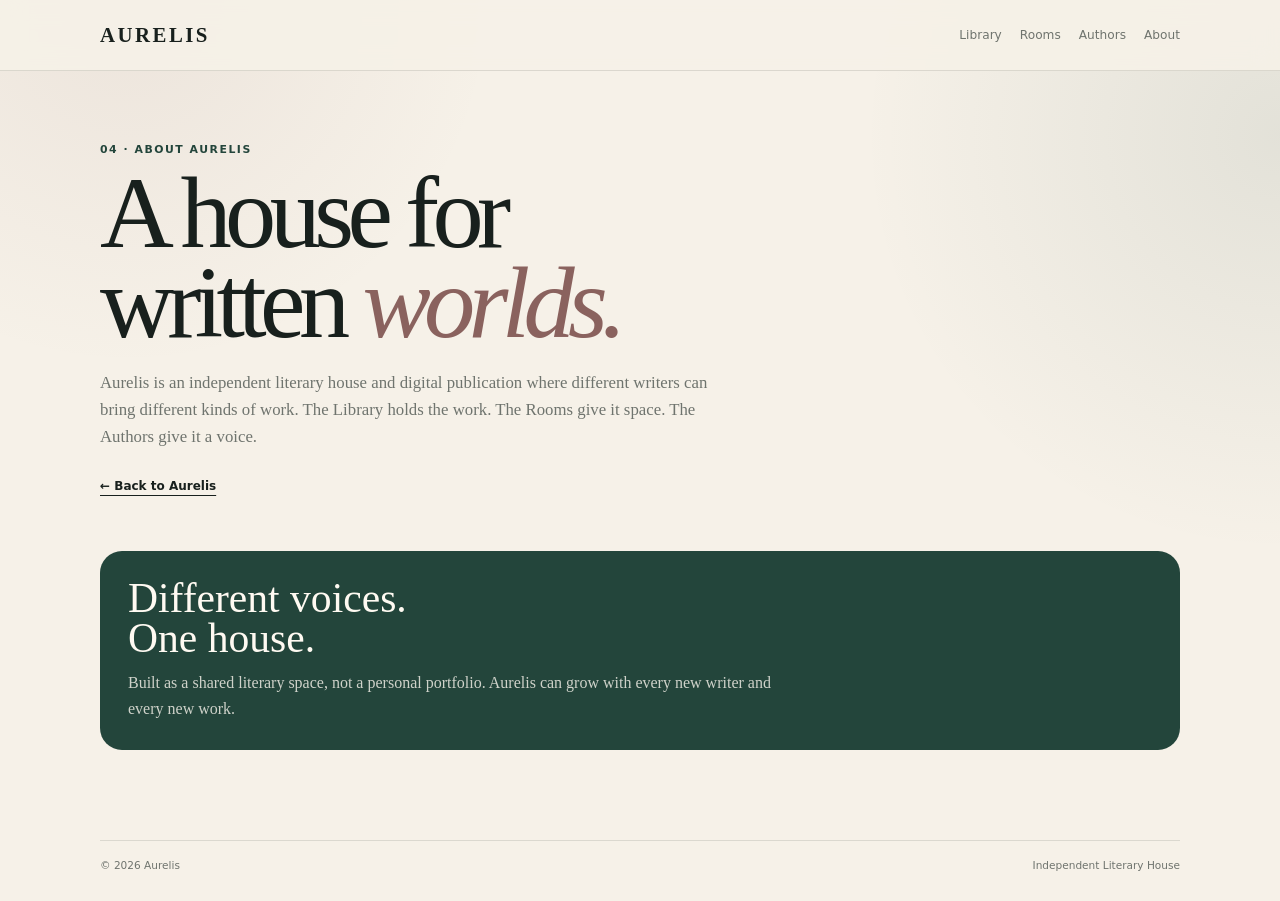
==== about.html @ 76d7efbc "Add Aurelis about page" ====
<!DOCTYPE html>
<html lang="en"><head><meta charset="UTF-8"><meta name="viewport" content="width=device-width,initial-scale=1.0">
<title>About | Aurelis</title><style>
:root{--paper:#f6f1e8;--paper2:#eee6d8;--ink:#18201d;--muted:#6f746e;--line:rgba(24,32,29,.12);--green:#23453b;--rose:#8a625e;--white:#fffaf2}
*{box-sizing:border-box;margin:0;padding:0}body{background:radial-gradient(circle at 10% 0%,rgba(138,98,94,.09),transparent 25%),radial-gradient(circle at 100% 15%,rgba(35,69,59,.09),transparent 28%),var(--paper);color:var(--ink);font-family:Georgia,"Times New Roman",serif;line-height:1.6}a{color:inherit;text-decoration:none}.wrap{width:min(1080px,calc(100% - 32px));margin:auto}.sans{font-family:ui-sans-serif,system-ui,sans-serif}.label{font:700 .68rem/1.2 ui-sans-serif,system-ui,sans-serif;text-transform:uppercase;letter-spacing:.14em;color:var(--green)}
header{position:sticky;top:0;z-index:10;background:rgba(246,241,232,.92);backdrop-filter:blur(12px);border-bottom:1px solid var(--line)}nav{min-height:70px;display:flex;align-items:center;justify-content:space-between;gap:20px}.logo{font-size:1.3rem;font-weight:700;letter-spacing:.12em;text-transform:uppercase}.links{display:flex;gap:18px;font:500 .76rem ui-sans-serif,system-ui,sans-serif;color:var(--muted)}.links a:hover{color:var(--ink)}
main{padding:72px 0 90px}.eyebrow{margin-bottom:12px}h1{font-size:clamp(3.6rem,8vw,6.6rem);font-weight:500;line-height:.88;letter-spacing:-.065em}h1 em{color:var(--rose)}.intro{max-width:620px;margin-top:22px;color:var(--muted);font-size:1.05rem}.back{display:inline-block;margin-top:28px;font:600 .75rem ui-sans-serif,system-ui,sans-serif;text-decoration:underline;text-underline-offset:5px}
.grid{display:grid;grid-template-columns:repeat(3,1fr);gap:14px;margin-top:54px}.card{min-height:230px;padding:24px;border:1px solid var(--line);border-radius:22px;background:rgba(255,250,242,.42);display:flex;flex-direction:column;justify-content:space-between;transition:.2s}.card:hover{transform:translateY(-4px);background:rgba(255,250,242,.8)}.card h2{font-size:2.2rem;font-weight:500;line-height:.95;letter-spacing:-.05em;margin-top:12px}.card p{color:var(--muted);font-size:.9rem;margin-top:12px}.arrow{font:600 .68rem ui-sans-serif,system-ui,sans-serif;text-transform:uppercase;letter-spacing:.1em;color:var(--green)}
.list{margin-top:52px;border-top:1px solid var(--line)}.item{padding:25px 0;border-bottom:1px solid var(--line);display:flex;justify-content:space-between;gap:25px;align-items:center}.item h2{font-size:clamp(1.8rem,4vw,3rem);font-weight:500;line-height:1}.item p{color:var(--muted);margin-top:6px}.num{font:600 .68rem ui-sans-serif,system-ui,sans-serif;color:var(--muted);letter-spacing:.1em}
.note{margin-top:54px;padding:28px;border-radius:22px;background:var(--green);color:var(--white)}.note h2{font-size:2.6rem;font-weight:500;line-height:.95}.note p{margin-top:12px;max-width:650px;opacity:.78}
footer{padding:0 0 30px;color:var(--muted);font:500 .66rem ui-sans-serif,system-ui,sans-serif}footer .wrap{border-top:1px solid var(--line);padding-top:18px;display:flex;justify-content:space-between}
@media(max-width:700px){.links a:nth-child(3),.links a:nth-child(4){display:none}.grid{grid-template-columns:1fr}.item{align-items:flex-start}main{padding-top:52px}h1{font-size:4rem}}
</style></head><body>
<header><div class="wrap"><nav><a class="logo" href="index.html">Aurelis</a><div class="links"><a href="library.html">Library</a><a href="rooms.html">Rooms</a><a href="authors.html">Authors</a><a href="about.html">About</a></div></nav></div></header>
<main><div class="wrap">
<div class="eyebrow label">04 · About Aurelis</div><h1>A house for<br>written <em>worlds.</em></h1>
<p class="intro">Aurelis is an independent literary house and digital publication where different writers can bring different kinds of work. The Library holds the work. The Rooms give it space. The Authors give it a voice.</p>
<a class="back" href="index.html">← Back to Aurelis</a>
<div class="note"><h2>Different voices.<br>One house.</h2><p>Built as a shared literary space, not a personal portfolio. Aurelis can grow with every new writer and every new work.</p></div></div></main><footer><div class="wrap"><span>© 2026 Aurelis</span><span>Independent Literary House</span></div></footer></body></html>
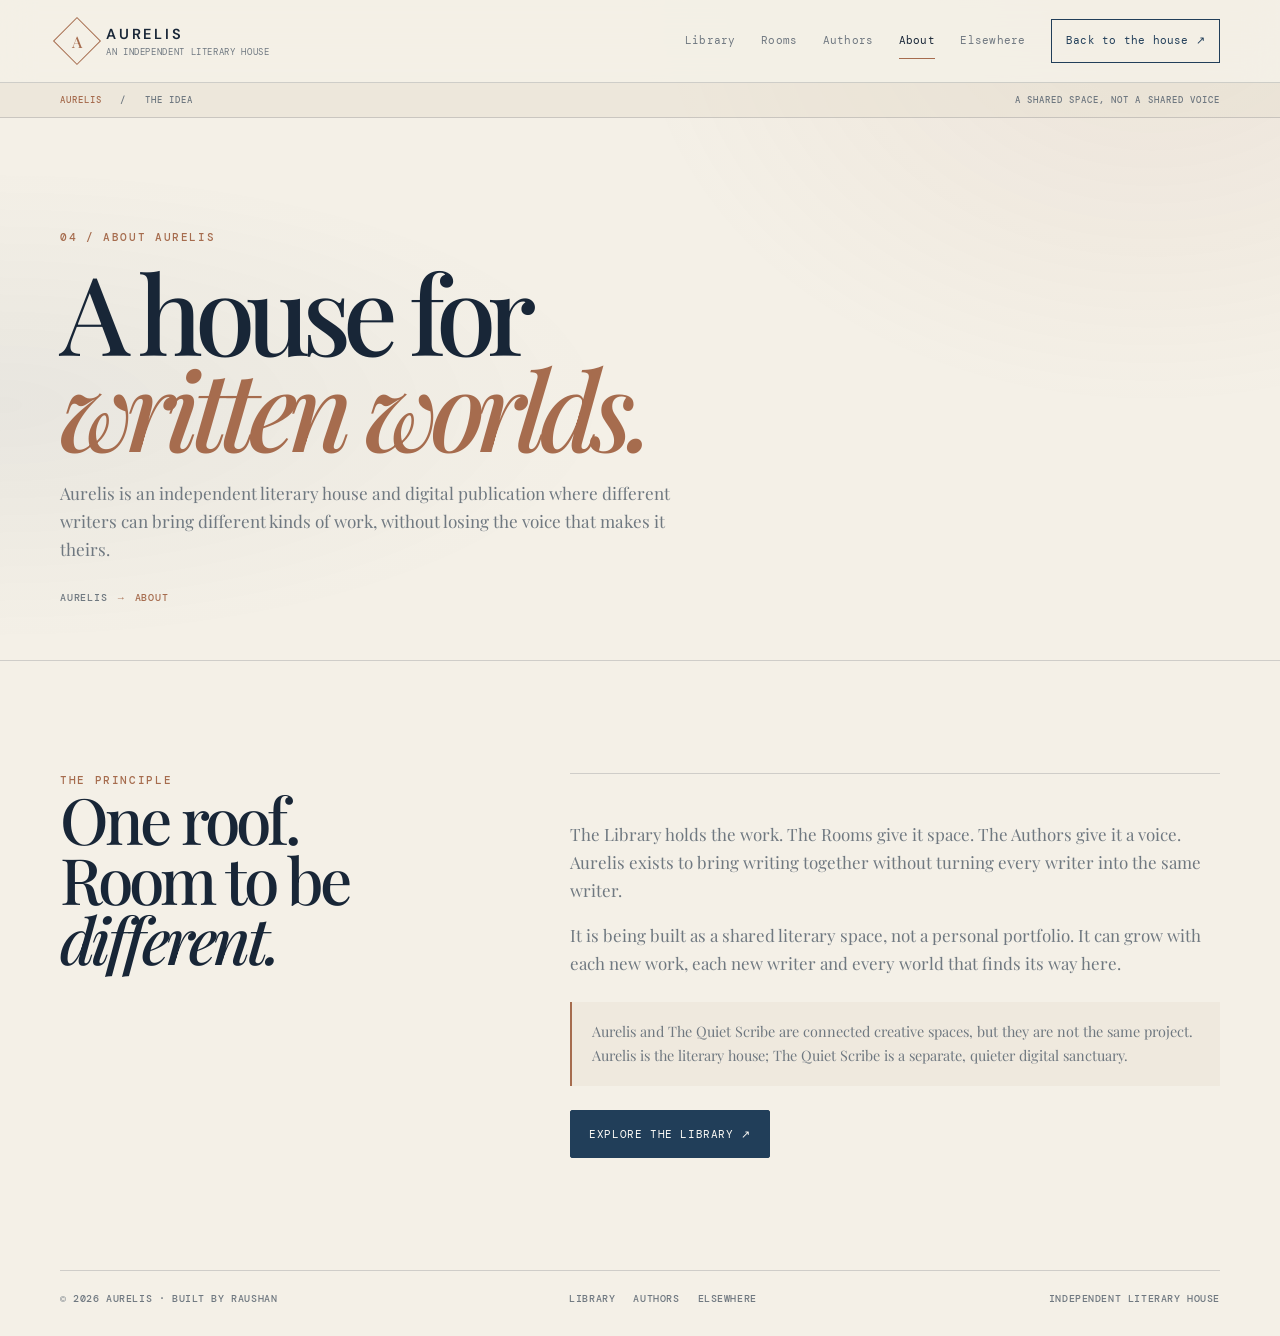
==== commit c355d212: "Redesign Aurelis about.html page" ====
--- a/about.html
+++ b/about.html
@@ -1,19 +1,7 @@
-<!DOCTYPE html>
-<html lang="en"><head><meta charset="UTF-8"><meta name="viewport" content="width=device-width,initial-scale=1.0">
-<title>About | Aurelis</title><style>
-:root{--paper:#f6f1e8;--paper2:#eee6d8;--ink:#18201d;--muted:#6f746e;--line:rgba(24,32,29,.12);--green:#23453b;--rose:#8a625e;--white:#fffaf2}
-*{box-sizing:border-box;margin:0;padding:0}body{background:radial-gradient(circle at 10% 0%,rgba(138,98,94,.09),transparent 25%),radial-gradient(circle at 100% 15%,rgba(35,69,59,.09),transparent 28%),var(--paper);color:var(--ink);font-family:Georgia,"Times New Roman",serif;line-height:1.6}a{color:inherit;text-decoration:none}.wrap{width:min(1080px,calc(100% - 32px));margin:auto}.sans{font-family:ui-sans-serif,system-ui,sans-serif}.label{font:700 .68rem/1.2 ui-sans-serif,system-ui,sans-serif;text-transform:uppercase;letter-spacing:.14em;color:var(--green)}
-header{position:sticky;top:0;z-index:10;background:rgba(246,241,232,.92);backdrop-filter:blur(12px);border-bottom:1px solid var(--line)}nav{min-height:70px;display:flex;align-items:center;justify-content:space-between;gap:20px}.logo{font-size:1.3rem;font-weight:700;letter-spacing:.12em;text-transform:uppercase}.links{display:flex;gap:18px;font:500 .76rem ui-sans-serif,system-ui,sans-serif;color:var(--muted)}.links a:hover{color:var(--ink)}
-main{padding:72px 0 90px}.eyebrow{margin-bottom:12px}h1{font-size:clamp(3.6rem,8vw,6.6rem);font-weight:500;line-height:.88;letter-spacing:-.065em}h1 em{color:var(--rose)}.intro{max-width:620px;margin-top:22px;color:var(--muted);font-size:1.05rem}.back{display:inline-block;margin-top:28px;font:600 .75rem ui-sans-serif,system-ui,sans-serif;text-decoration:underline;text-underline-offset:5px}
-.grid{display:grid;grid-template-columns:repeat(3,1fr);gap:14px;margin-top:54px}.card{min-height:230px;padding:24px;border:1px solid var(--line);border-radius:22px;background:rgba(255,250,242,.42);display:flex;flex-direction:column;justify-content:space-between;transition:.2s}.card:hover{transform:translateY(-4px);background:rgba(255,250,242,.8)}.card h2{font-size:2.2rem;font-weight:500;line-height:.95;letter-spacing:-.05em;margin-top:12px}.card p{color:var(--muted);font-size:.9rem;margin-top:12px}.arrow{font:600 .68rem ui-sans-serif,system-ui,sans-serif;text-transform:uppercase;letter-spacing:.1em;color:var(--green)}
-.list{margin-top:52px;border-top:1px solid var(--line)}.item{padding:25px 0;border-bottom:1px solid var(--line);display:flex;justify-content:space-between;gap:25px;align-items:center}.item h2{font-size:clamp(1.8rem,4vw,3rem);font-weight:500;line-height:1}.item p{color:var(--muted);margin-top:6px}.num{font:600 .68rem ui-sans-serif,system-ui,sans-serif;color:var(--muted);letter-spacing:.1em}
-.note{margin-top:54px;padding:28px;border-radius:22px;background:var(--green);color:var(--white)}.note h2{font-size:2.6rem;font-weight:500;line-height:.95}.note p{margin-top:12px;max-width:650px;opacity:.78}
-footer{padding:0 0 30px;color:var(--muted);font:500 .66rem ui-sans-serif,system-ui,sans-serif}footer .wrap{border-top:1px solid var(--line);padding-top:18px;display:flex;justify-content:space-between}
-@media(max-width:700px){.links a:nth-child(3),.links a:nth-child(4){display:none}.grid{grid-template-columns:1fr}.item{align-items:flex-start}main{padding-top:52px}h1{font-size:4rem}}
-</style></head><body>
-<header><div class="wrap"><nav><a class="logo" href="index.html">Aurelis</a><div class="links"><a href="library.html">Library</a><a href="rooms.html">Rooms</a><a href="authors.html">Authors</a><a href="about.html">About</a></div></nav></div></header>
-<main><div class="wrap">
-<div class="eyebrow label">04 · About Aurelis</div><h1>A house for<br>written <em>worlds.</em></h1>
-<p class="intro">Aurelis is an independent literary house and digital publication where different writers can bring different kinds of work. The Library holds the work. The Rooms give it space. The Authors give it a voice.</p>
-<a class="back" href="index.html">← Back to Aurelis</a>
-<div class="note"><h2>Different voices.<br>One house.</h2><p>Built as a shared literary space, not a personal portfolio. Aurelis can grow with every new writer and every new work.</p></div></div></main><footer><div class="wrap"><span>© 2026 Aurelis</span><span>Independent Literary House</span></div></footer></body></html>+<!doctype html>
+<html lang="en"><head><meta charset="utf-8"><meta name="viewport" content="width=device-width,initial-scale=1"><meta name="theme-color" content="#f4f0e7"><meta name="description" content="The purpose and philosophy behind Aurelis, an independent literary house."><title>About Aurelis | Literary House</title><link rel="preconnect" href="https://fonts.googleapis.com"><link rel="preconnect" href="https://fonts.gstatic.com" crossorigin><link rel="stylesheet" href="style.css"><script src="site.js" defer></script></head>
+<body><header class="site-header"><div class="wrap nav"><a class="brand" href="index.html" aria-label="Aurelis home"><span class="brand-mark"><span>A</span></span><span class="brand-name">Aurelis<span class="brand-sub">An independent literary house</span></span></a><button class="menu-toggle" type="button" aria-expanded="false" aria-controls="primary-navigation" aria-label="Open navigation">Menu</button><nav class="nav-links" id="primary-navigation" aria-label="Main navigation"><a href="library.html">Library</a><a href="rooms.html">Rooms</a><a href="authors.html">Authors</a><a href="about.html">About</a><a href="elsewhere.html">Elsewhere</a><a class="nav-cta" href="index.html">Back to the house ↗</a></nav></div></header>
+<div class="ticker"><div class="wrap ticker-inner"><span><strong>Aurelis</strong> &nbsp; / &nbsp; The idea</span><span class="ticker-right">A shared space, not a shared voice</span></div></div>
+<main><section class="page-hero"><div class="wrap"><div class="eyebrow">04 / About Aurelis</div><h1 class="display">A house for<br><em>written worlds.</em></h1><p class="intro">Aurelis is an independent literary house and digital publication where different writers can bring different kinds of work, without losing the voice that makes it theirs.</p><div class="breadcrumb"><a href="index.html">Aurelis</a><span>→</span><span>About</span></div></div></section>
+<section class="section"><div class="wrap"><div class="featured-grid"><div><div class="eyebrow">The principle</div><h2 style="font-size:clamp(2.8rem,5vw,5rem);font-weight:500;line-height:.94;letter-spacing:-.06em;margin:0">One roof.<br>Room to be <em>different.</em></h2></div><div class="story-panel"><p>The Library holds the work. The Rooms give it space. The Authors give it a voice. Aurelis exists to bring writing together without turning every writer into the same writer.</p><p>It is being built as a shared literary space, not a personal portfolio. It can grow with each new work, each new writer and every world that finds its way here.</p><div class="story-note">Aurelis and The Quiet Scribe are connected creative spaces, but they are not the same project. Aurelis is the literary house; The Quiet Scribe is a separate, quieter digital sanctuary.</div><a class="button primary" href="library.html">Explore the library ↗</a></div></div></div></section></main>
+<footer class="site-footer"><div class="wrap footer-inner"><span>© <span data-year>2026</span> Aurelis · Built by Raushan</span><div class="footer-links"><a href="library.html">Library</a><a href="authors.html">Authors</a><a href="elsewhere.html">Elsewhere</a></div><span>Independent literary house</span></div></footer></body></html>
--- a/style.css
+++ b/style.css
@@ -0,0 +1,20 @@
+@import url('https://fonts.googleapis.com/css2?family=DM+Mono:wght@400;500&family=DM+Sans:wght@400;500;600;700&family=Playfair+Display:ital,wght@0,500;0,600;0,700;1,500;1,600&display=swap');
+:root{color-scheme:light;--paper:#f4f0e7;--paper-deep:#e8e0d2;--ink:#182637;--ink-soft:#34485a;--muted:#6f7880;--line:rgba(24,38,55,.17);--blue:#213e59;--blue-deep:#14283d;--copper:#a66c4e;--gold:#d9b68c;--white:#fffdf8;--serif:"Playfair Display",Georgia,serif;--sans:"DM Sans",system-ui,sans-serif;--mono:"DM Mono",monospace;--max:1160px;--ease:cubic-bezier(.2,.75,.25,1)}
+*{box-sizing:border-box}html{scroll-behavior:smooth;scroll-padding-top:100px}body{margin:0;background:var(--paper);color:var(--ink);font:16px/1.65 var(--serif);-webkit-font-smoothing:antialiased}body:before{content:"";position:fixed;inset:0;pointer-events:none;z-index:-1;background:radial-gradient(ellipse at 90% 0%,rgba(166,108,78,.09),transparent 32%),radial-gradient(ellipse at 0% 45%,rgba(33,62,89,.055),transparent 34%)}a{color:inherit;text-decoration:none}button,input{font:inherit}button,a{-webkit-tap-highlight-color:transparent}button:focus-visible,a:focus-visible,input:focus-visible{outline:3px solid var(--copper);outline-offset:4px}::selection{background:var(--blue);color:var(--white)}.wrap{width:min(var(--max),calc(100% - 48px));margin-inline:auto}.sans{font-family:var(--sans)}.mono,.label,.eyebrow,.meta,.button,.nav-links,.footer-meta{font-family:var(--mono)}.label,.eyebrow{font-size:.68rem;line-height:1.4;text-transform:uppercase;letter-spacing:.15em;color:var(--copper);font-weight:500}.muted{color:var(--muted)}.display{font-size:clamp(3.6rem,8.5vw,8rem);line-height:.88;letter-spacing:-.075em;font-weight:500;margin:0}.display em{color:var(--copper);font-weight:500}.section{padding:clamp(64px,9vw,112px) 0;border-top:1px solid var(--line)}.section-head{display:flex;justify-content:space-between;align-items:end;gap:32px;margin-bottom:34px}.section-head h2{font-size:clamp(2.6rem,5vw,5rem);line-height:.94;letter-spacing:-.06em;font-weight:500;margin:12px 0 0}.section-head p{max-width:390px;color:var(--muted);margin:0;font-size:1rem}.button{display:inline-flex;align-items:center;justify-content:center;gap:12px;min-height:48px;padding:13px 18px;border:1px solid var(--line);border-radius:2px;font-size:.69rem;letter-spacing:.055em;text-transform:uppercase;transition:background .25s var(--ease),color .25s var(--ease),border-color .25s var(--ease),transform .25s var(--ease)}.button:hover{transform:translateY(-2px);border-color:var(--blue)}.button.primary{background:var(--blue);border-color:var(--blue);color:var(--white)}.button.primary:hover{background:var(--blue-deep)}.button.light{color:var(--white);border-color:rgba(255,255,255,.3)}.button.light:hover{background:var(--white);color:var(--blue)}.text-link{font:500 .72rem var(--mono);text-transform:uppercase;letter-spacing:.07em;border-bottom:1px solid var(--copper);padding-bottom:5px}.text-link:hover{color:var(--copper)}
+.site-header{position:sticky;top:0;z-index:50;background:rgba(244,240,231,.92);backdrop-filter:blur(16px);border-bottom:1px solid var(--line)}.nav{min-height:82px;display:flex;align-items:center;justify-content:space-between;gap:26px}.brand{display:flex;align-items:center;gap:12px;flex-shrink:0}.brand-mark{width:34px;height:34px;display:grid;place-items:center;border:1px solid var(--copper);color:var(--copper);font:500 1rem var(--serif);transform:rotate(45deg)}.brand-mark span{transform:rotate(-45deg)}.brand-name{font:600 .91rem var(--sans);letter-spacing:.19em;text-transform:uppercase}.brand-sub{display:block;margin-top:2px;font:400 .57rem var(--mono);letter-spacing:.07em;color:var(--muted);text-transform:uppercase}.nav-links{display:flex;align-items:center;gap:clamp(12px,2vw,27px);font-size:.66rem;letter-spacing:.02em;color:var(--muted)}.nav-links a{padding:8px 0;transition:color .2s}.nav-links a:hover,.nav-links a[aria-current=page]{color:var(--ink)}.nav-links a[aria-current=page]{box-shadow:0 1px 0 var(--copper)}.nav-links .nav-cta{padding:12px 14px;border:1px solid var(--blue);color:var(--blue)}.nav-links .nav-cta:hover{background:var(--blue);color:var(--white)}.menu-toggle{display:none;background:none;border:1px solid var(--line);color:var(--ink);width:44px;height:42px;cursor:pointer;font:500 .65rem var(--mono);text-transform:uppercase}
+.ticker{border-bottom:1px solid var(--line);background:rgba(232,224,210,.55)}.ticker-inner{min-height:34px;display:flex;align-items:center;justify-content:space-between;gap:16px;white-space:nowrap;overflow:hidden;font:500 .59rem var(--mono);letter-spacing:.11em;text-transform:uppercase;color:var(--muted)}.ticker strong{color:var(--copper);font-weight:500}.ticker-right{overflow:hidden;text-overflow:ellipsis}
+.hero{padding:clamp(66px,9vw,124px) 0 82px}.hero-grid{display:grid;grid-template-columns:minmax(0,1.08fr) minmax(290px,.72fr);gap:clamp(36px,7vw,94px);align-items:end}.hero-copy .eyebrow{display:flex;align-items:center;gap:12px}.hero-copy .eyebrow:before{content:"";width:30px;height:1px;background:var(--copper)}.hero-copy .display{margin-top:23px}.hero-copy .intro{max-width:570px;margin:28px 0 0;color:var(--muted);font-size:clamp(1rem,1.5vw,1.18rem);line-height:1.8}.hero-actions{display:flex;gap:12px;flex-wrap:wrap;margin-top:30px}.hero-art{min-height:410px;position:relative;overflow:hidden;background:var(--blue);color:var(--white);padding:28px;display:flex;flex-direction:column;justify-content:space-between}.hero-art:before,.hero-art:after{content:"";position:absolute;pointer-events:none}.hero-art:before{width:330px;height:330px;border:1px solid rgba(217,182,140,.55);border-radius:50%;right:-92px;top:52px;box-shadow:0 0 0 26px rgba(217,182,140,.04),0 0 0 52px rgba(217,182,140,.04),0 0 0 78px rgba(217,182,140,.04)}.hero-art:after{width:220px;height:220px;border:1px solid rgba(217,182,140,.35);border-radius:50%;right:-36px;top:106px}.art-top,.art-bottom{position:relative;z-index:1;display:flex;justify-content:space-between;gap:14px;font:500 .61rem var(--mono);text-transform:uppercase;letter-spacing:.1em;color:#d7d9d6}.art-title{position:relative;z-index:1;max-width:310px;margin-top:auto;font-size:clamp(2.5rem,4vw,4.5rem);line-height:.94;letter-spacing:-.06em}.art-title em{color:var(--gold);font-weight:500}.art-rule{height:1px;background:rgba(255,255,255,.25);margin:24px 0 15px}.art-bottom{align-items:end}.art-bottom strong{font:500 .8rem var(--sans);letter-spacing:.02em;color:var(--white)}.seal{position:absolute;right:30px;top:50%;transform:translateY(-50%);width:84px;height:84px;border:1px solid var(--gold);border-radius:50%;display:grid;place-items:center;color:var(--gold);font:500 1.5rem var(--serif);z-index:1}
+.manifesto{padding:22px 0;border-top:1px solid var(--line);border-bottom:1px solid var(--line)}.manifesto-inner{display:flex;justify-content:space-between;align-items:center;gap:25px}.manifesto blockquote{margin:0;font-size:clamp(1.3rem,2.4vw,2rem);letter-spacing:-.03em}.manifesto p{margin:0;text-align:right;color:var(--muted);font:500 .63rem/1.6 var(--mono);text-transform:uppercase;letter-spacing:.08em}
+.featured-grid{display:grid;grid-template-columns:.8fr 1.2fr;gap:clamp(28px,6vw,80px);align-items:stretch}.book-cover{min-height:370px;background:var(--paper-deep);border:1px solid var(--line);padding:24px;position:relative;display:flex;flex-direction:column;justify-content:space-between;overflow:hidden}.book-cover:before{content:"";position:absolute;inset:14px;border:1px solid rgba(166,108,78,.55);pointer-events:none}.book-cover:after{content:"";position:absolute;width:230px;height:230px;border:1px solid rgba(33,62,89,.25);border-radius:50%;right:-65px;bottom:45px;box-shadow:0 0 0 20px rgba(33,62,89,.025),0 0 0 40px rgba(33,62,89,.025)}.cover-kicker,.cover-foot{position:relative;z-index:1;font:500 .61rem var(--mono);letter-spacing:.11em;text-transform:uppercase;color:var(--muted)}.cover-title{position:relative;z-index:1;max-width:250px;font-size:clamp(2.6rem,4vw,4.4rem);line-height:.93;letter-spacing:-.06em}.cover-title em{color:var(--copper)}.cover-foot{display:flex;justify-content:space-between;gap:12px}.featured-copy{display:flex;flex-direction:column;justify-content:center;align-items:start}.featured-copy h3{margin:15px 0;font-size:clamp(2.5rem,5vw,5rem);font-weight:500;line-height:.93;letter-spacing:-.06em}.featured-copy>p{max-width:520px;color:var(--muted);font-size:1.04rem}.work-meta{display:flex;flex-wrap:wrap;gap:9px;margin:12px 0 24px}.pill{padding:7px 10px;border:1px solid var(--line);font:500 .6rem var(--mono);letter-spacing:.06em;text-transform:uppercase;color:var(--muted)}
+.room-grid{display:grid;grid-template-columns:repeat(3,1fr);gap:1px;background:var(--line);border:1px solid var(--line)}.room-card{background:var(--paper);min-height:255px;padding:24px;display:flex;flex-direction:column;justify-content:space-between;transition:background .25s}.room-card:hover{background:var(--white)}.room-number{font:500 .65rem var(--mono);color:var(--copper)}.room-card h3{margin:20px 0 8px;font-size:2.4rem;line-height:.95;font-weight:500;letter-spacing:-.055em}.room-card p{margin:0;color:var(--muted);font-size:.9rem}.room-card .text-link{align-self:start;margin-top:24px}
+.work-list{border-top:1px solid var(--line)}.work-row{display:grid;grid-template-columns:65px minmax(0,1fr) auto;gap:20px;align-items:center;padding:23px 0;border-bottom:1px solid var(--line);transition:padding .2s}.work-row:hover{padding-left:8px;padding-right:8px}.work-num{font:500 .68rem var(--mono);color:var(--copper)}.work-row h3{font-size:clamp(1.5rem,3vw,2.3rem);font-weight:500;line-height:1.1;letter-spacing:-.04em;margin:0}.work-row p{margin:5px 0 0;font-size:.86rem;color:var(--muted)}.work-arrow{font:500 1.2rem var(--sans);color:var(--copper)}
+.people-grid{display:grid;grid-template-columns:repeat(2,1fr);gap:16px}.person-card{padding:28px;border:1px solid var(--line);position:relative;overflow:hidden;min-height:250px;display:flex;flex-direction:column;align-items:start;justify-content:space-between}.person-card:after{content:"";position:absolute;right:-44px;top:-52px;width:160px;height:160px;border:1px solid rgba(166,108,78,.25);border-radius:50%;box-shadow:0 0 0 20px rgba(166,108,78,.025),0 0 0 40px rgba(166,108,78,.025)}.person-card h3{position:relative;z-index:1;font-size:clamp(2.8rem,5vw,4.4rem);font-weight:500;line-height:.95;letter-spacing:-.06em;margin:10px 0}.person-card p{max-width:400px;color:var(--muted);margin:0}.person-role{font:500 .64rem var(--mono);letter-spacing:.1em;text-transform:uppercase;color:var(--copper)}
+.closing{padding:0 0 clamp(68px,9vw,112px)}.closing-panel{padding:clamp(28px,5vw,58px);background:var(--blue);color:var(--white);display:grid;grid-template-columns:1.05fr .95fr;gap:44px;align-items:end;position:relative;overflow:hidden}.closing-panel:after{content:"A";position:absolute;right:15px;top:-95px;font:500 24rem/.9 var(--serif);color:rgba(255,255,255,.035);pointer-events:none}.closing-panel h2{position:relative;z-index:1;font-size:clamp(3rem,6vw,6rem);font-weight:500;line-height:.88;letter-spacing:-.07em;margin:14px 0 0}.closing-panel p{position:relative;z-index:1;max-width:460px;color:#d5dce1;margin:0}.closing-panel .label{color:var(--gold)}.closing-actions{position:relative;z-index:1;display:flex;flex-wrap:wrap;gap:10px;margin-top:24px}
+.page-hero{padding:clamp(64px,9vw,112px) 0 56px}.page-hero .display{margin-top:18px;max-width:900px}.page-hero .intro{max-width:650px;color:var(--muted);font-size:1.07rem;margin:24px 0 0}.breadcrumb{display:flex;gap:10px;align-items:center;font:500 .63rem var(--mono);text-transform:uppercase;letter-spacing:.08em;color:var(--muted);margin-top:28px}.breadcrumb span{color:var(--copper)}
+.catalog-grid{display:grid;grid-template-columns:repeat(3,1fr);gap:14px}.catalog-card{min-height:255px;padding:24px;border:1px solid var(--line);display:flex;flex-direction:column;align-items:start;justify-content:space-between;transition:background .2s,transform .2s}.catalog-card:hover{background:var(--white);transform:translateY(-3px)}.catalog-card h3{font-size:2.1rem;line-height:.97;font-weight:500;letter-spacing:-.05em;margin:12px 0}.catalog-card p{font-size:.88rem;color:var(--muted);margin:0}.catalog-card .text-link{margin-top:24px}
+.search-bar{display:flex;gap:12px;align-items:center;max-width:560px;margin:0 0 28px}.search-bar input{width:100%;min-height:48px;padding:12px 14px;border:1px solid var(--line);background:rgba(255,253,248,.55);color:var(--ink);border-radius:0;font:400 .82rem var(--sans)}.search-bar input::placeholder{color:var(--muted)}.empty-state{display:none;padding:24px;border:1px dashed var(--line);color:var(--muted);font-size:.9rem}.empty-state.visible{display:block}
+.story-panel{max-width:780px;border-top:1px solid var(--line);padding-top:30px}.story-panel p{font-size:1.06rem;color:var(--muted);max-width:700px}.story-note{padding:18px 20px;border-left:2px solid var(--copper);background:rgba(232,224,210,.45);font-size:.9rem;color:var(--muted);margin:24px 0}
+.site-footer{padding:0 0 30px}.footer-inner{border-top:1px solid var(--line);padding-top:20px;display:flex;justify-content:space-between;gap:20px;flex-wrap:wrap;color:var(--muted);font:500 .61rem/1.6 var(--mono);text-transform:uppercase;letter-spacing:.06em}.footer-links{display:flex;gap:18px;flex-wrap:wrap}.footer-links a:hover{color:var(--copper)}
+.reveal{animation:rise .7s var(--ease) both}.delay-1{animation-delay:.08s}.delay-2{animation-delay:.16s}.delay-3{animation-delay:.24s}@keyframes rise{from{opacity:0;transform:translateY(12px)}to{opacity:1;transform:translateY(0)}}@media(prefers-reduced-motion:reduce){*,*:before,*:after{scroll-behavior:auto!important;animation-duration:.01ms!important;animation-iteration-count:1!important;transition-duration:.01ms!important}}
+@media(max-width:850px){.hero-grid{grid-template-columns:1fr .85fr;gap:28px}.hero-art{min-height:350px;padding:22px}.seal{width:62px;height:62px;right:22px}.room-grid{grid-template-columns:1fr 1fr}.room-card:last-child{grid-column:1/-1}.section-head{align-items:start;flex-direction:column}.featured-grid{gap:32px}.nav{min-height:72px}.nav-links{gap:12px}.nav-links a:nth-child(3){display:none}}
+@media(max-width:640px){.wrap{width:calc(100% - 30px)}.nav{min-height:68px}.brand-mark{width:30px;height:30px}.brand-name{font-size:.8rem}.brand-sub{font-size:.52rem}.menu-toggle{display:block}.nav-links{display:none;position:absolute;top:calc(100% + 1px);left:0;right:0;padding:14px 15px 18px;background:var(--paper);border-bottom:1px solid var(--line);flex-direction:column;align-items:stretch;gap:0}.nav-links.is-open{display:flex}.nav-links a,.nav-links a:nth-child(3){display:block;padding:13px 4px;border-bottom:1px solid var(--line)}.nav-links .nav-cta{margin-top:10px;text-align:center;border:1px solid var(--blue)}.ticker-inner{font-size:.54rem}.ticker-right{display:none}.hero{padding:60px 0 56px}.hero-grid{grid-template-columns:1fr;gap:35px}.hero-copy .display{font-size:clamp(4rem,18vw,6.3rem)}.hero-art{min-height:335px}.art-title{font-size:3.6rem}.seal{right:24px;top:48%;width:58px;height:58px}.manifesto-inner{align-items:start;flex-direction:column;gap:8px}.manifesto p{text-align:left}.section{padding:64px 0}.section-head h2{font-size:3.2rem}.featured-grid{grid-template-columns:1fr}.book-cover{min-height:320px}.featured-copy h3{font-size:3.3rem}.room-grid,.catalog-grid,.people-grid{grid-template-columns:1fr}.room-card,.catalog-card{min-height:220px}.room-card:last-child{grid-column:auto}.work-row{grid-template-columns:32px minmax(0,1fr) 18px;gap:10px;padding:20px 0}.work-row h3{font-size:1.45rem}.work-row p{font-size:.8rem}.closing-panel{grid-template-columns:1fr;gap:26px;padding:28px 22px}.closing-panel h2{font-size:3.8rem}.page-hero{padding:62px 0 44px}.page-hero .display{font-size:clamp(3.6rem,16vw,5.5rem)}.search-bar{margin-bottom:22px}.footer-inner{flex-direction:column;gap:12px}}
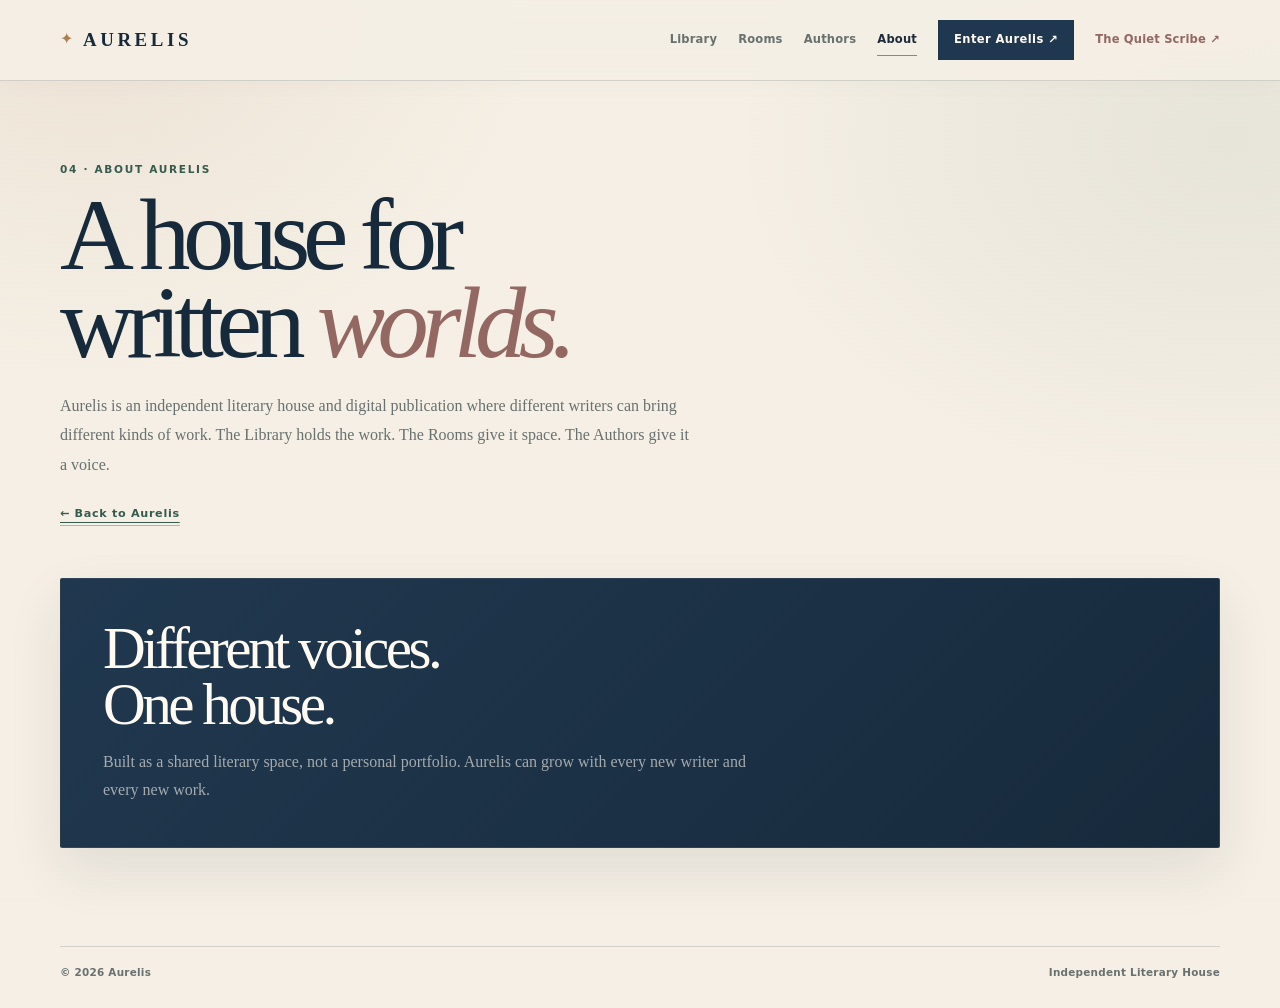
==== commit 33c4c125: "Apply shared AURELIS visual system and page polish" ====
--- a/about.html
+++ b/about.html
@@ -1,7 +1,22 @@
-<!doctype html>
-<html lang="en"><head><meta charset="utf-8"><meta name="viewport" content="width=device-width,initial-scale=1"><meta name="theme-color" content="#f4f0e7"><meta name="description" content="The purpose and philosophy behind Aurelis, an independent literary house."><title>About Aurelis | Literary House</title><link rel="preconnect" href="https://fonts.googleapis.com"><link rel="preconnect" href="https://fonts.gstatic.com" crossorigin><link rel="stylesheet" href="style.css"><script src="site.js" defer></script></head>
-<body><header class="site-header"><div class="wrap nav"><a class="brand" href="index.html" aria-label="Aurelis home"><span class="brand-mark"><span>A</span></span><span class="brand-name">Aurelis<span class="brand-sub">An independent literary house</span></span></a><button class="menu-toggle" type="button" aria-expanded="false" aria-controls="primary-navigation" aria-label="Open navigation">Menu</button><nav class="nav-links" id="primary-navigation" aria-label="Main navigation"><a href="library.html">Library</a><a href="rooms.html">Rooms</a><a href="authors.html">Authors</a><a href="about.html">About</a><a href="elsewhere.html">Elsewhere</a><a class="nav-cta" href="index.html">Back to the house ↗</a></nav></div></header>
-<div class="ticker"><div class="wrap ticker-inner"><span><strong>Aurelis</strong> &nbsp; / &nbsp; The idea</span><span class="ticker-right">A shared space, not a shared voice</span></div></div>
-<main><section class="page-hero"><div class="wrap"><div class="eyebrow">04 / About Aurelis</div><h1 class="display">A house for<br><em>written worlds.</em></h1><p class="intro">Aurelis is an independent literary house and digital publication where different writers can bring different kinds of work, without losing the voice that makes it theirs.</p><div class="breadcrumb"><a href="index.html">Aurelis</a><span>→</span><span>About</span></div></div></section>
-<section class="section"><div class="wrap"><div class="featured-grid"><div><div class="eyebrow">The principle</div><h2 style="font-size:clamp(2.8rem,5vw,5rem);font-weight:500;line-height:.94;letter-spacing:-.06em;margin:0">One roof.<br>Room to be <em>different.</em></h2></div><div class="story-panel"><p>The Library holds the work. The Rooms give it space. The Authors give it a voice. Aurelis exists to bring writing together without turning every writer into the same writer.</p><p>It is being built as a shared literary space, not a personal portfolio. It can grow with each new work, each new writer and every world that finds its way here.</p><div class="story-note">Aurelis and The Quiet Scribe are connected creative spaces, but they are not the same project. Aurelis is the literary house; The Quiet Scribe is a separate, quieter digital sanctuary.</div><a class="button primary" href="library.html">Explore the library ↗</a></div></div></div></section></main>
-<footer class="site-footer"><div class="wrap footer-inner"><span>© <span data-year>2026</span> Aurelis · Built by Raushan</span><div class="footer-links"><a href="library.html">Library</a><a href="authors.html">Authors</a><a href="elsewhere.html">Elsewhere</a></div><span>Independent literary house</span></div></footer></body></html>+<!DOCTYPE html>
+<html lang="en"><head><meta charset="UTF-8"><meta name="viewport" content="width=device-width,initial-scale=1.0">
+<meta name="description" content="The story and purpose behind Aurelis, an independent literary house for distinct voices and written worlds." />
+<title>About | Aurelis</title><style>
+:root{--paper:#f6f1e8;--paper2:#eee6d8;--ink:#18201d;--muted:#6f746e;--line:rgba(24,32,29,.12);--green:#23453b;--rose:#8a625e;--white:#fffaf2}
+*{box-sizing:border-box;margin:0;padding:0}body{background:radial-gradient(circle at 10% 0%,rgba(138,98,94,.09),transparent 25%),radial-gradient(circle at 100% 15%,rgba(35,69,59,.09),transparent 28%),var(--paper);color:var(--ink);font-family:Georgia,"Times New Roman",serif;line-height:1.6}a{color:inherit;text-decoration:none}.wrap{width:min(1080px,calc(100% - 32px));margin:auto}.sans{font-family:ui-sans-serif,system-ui,sans-serif}.label{font:700 .68rem/1.2 ui-sans-serif,system-ui,sans-serif;text-transform:uppercase;letter-spacing:.14em;color:var(--green)}
+header{position:sticky;top:0;z-index:10;background:rgba(246,241,232,.92);backdrop-filter:blur(12px);border-bottom:1px solid var(--line)}nav{min-height:70px;display:flex;align-items:center;justify-content:space-between;gap:20px}.logo{font-size:1.3rem;font-weight:700;letter-spacing:.12em;text-transform:uppercase}.links{display:flex;gap:18px;font:500 .76rem ui-sans-serif,system-ui,sans-serif;color:var(--muted)}.links a:hover{color:var(--ink)}
+main{padding:72px 0 90px}.eyebrow{margin-bottom:12px}h1{font-size:clamp(3.6rem,8vw,6.6rem);font-weight:500;line-height:.88;letter-spacing:-.065em}h1 em{color:var(--rose)}.intro{max-width:620px;margin-top:22px;color:var(--muted);font-size:1.05rem}.back{display:inline-block;margin-top:28px;font:600 .75rem ui-sans-serif,system-ui,sans-serif;text-decoration:underline;text-underline-offset:5px}
+.grid{display:grid;grid-template-columns:repeat(3,1fr);gap:14px;margin-top:54px}.card{min-height:230px;padding:24px;border:1px solid var(--line);border-radius:22px;background:rgba(255,250,242,.42);display:flex;flex-direction:column;justify-content:space-between;transition:.2s}.card:hover{transform:translateY(-4px);background:rgba(255,250,242,.8)}.card h2{font-size:2.2rem;font-weight:500;line-height:.95;letter-spacing:-.05em;margin-top:12px}.card p{color:var(--muted);font-size:.9rem;margin-top:12px}.arrow{font:600 .68rem ui-sans-serif,system-ui,sans-serif;text-transform:uppercase;letter-spacing:.1em;color:var(--green)}
+.list{margin-top:52px;border-top:1px solid var(--line)}.item{padding:25px 0;border-bottom:1px solid var(--line);display:flex;justify-content:space-between;gap:25px;align-items:center}.item h2{font-size:clamp(1.8rem,4vw,3rem);font-weight:500;line-height:1}.item p{color:var(--muted);margin-top:6px}.num{font:600 .68rem ui-sans-serif,system-ui,sans-serif;color:var(--muted);letter-spacing:.1em}
+.note{margin-top:54px;padding:28px;border-radius:22px;background:var(--green);color:var(--white)}.note h2{font-size:2.6rem;font-weight:500;line-height:.95}.note p{margin-top:12px;max-width:650px;opacity:.78}
+footer{padding:0 0 30px;color:var(--muted);font:500 .66rem ui-sans-serif,system-ui,sans-serif}footer .wrap{border-top:1px solid var(--line);padding-top:18px;display:flex;justify-content:space-between}
+@media(max-width:700px){.links a:nth-child(3),.links a:nth-child(4){display:none}.grid{grid-template-columns:1fr}.item{align-items:flex-start}main{padding-top:52px}h1{font-size:4rem}}
+</style>
+<link rel="stylesheet" href="aurelis.css" /><script src="aurelis.js" defer></script>
+</head><body>
+<header><div class="wrap"><nav><a class="logo" href="index.html">Aurelis</a><div class="links"><a href="library.html">Library</a><a href="rooms.html">Rooms</a><a href="authors.html">Authors</a><a href="about.html">About</a></div></nav></div></header>
+<main><div class="wrap">
+<div class="eyebrow label">04 · About Aurelis</div><h1>A house for<br>written <em>worlds.</em></h1>
+<p class="intro">Aurelis is an independent literary house and digital publication where different writers can bring different kinds of work. The Library holds the work. The Rooms give it space. The Authors give it a voice.</p>
+<a class="back" href="index.html">← Back to Aurelis</a>
+<div class="note"><h2>Different voices.<br>One house.</h2><p>Built as a shared literary space, not a personal portfolio. Aurelis can grow with every new writer and every new work.</p></div></div></main><footer><div class="wrap"><span>© 2026 Aurelis</span><span>Independent Literary House</span></div></footer></body></html>
--- a/aurelis.css
+++ b/aurelis.css
@@ -0,0 +1,619 @@
+/* AURELIS / shared editorial system
+   A literary house, not a generic landing page. */
+:root {
+  --aurelis-paper: #f5efe5;
+  --aurelis-paper-light: #fffaf2;
+  --aurelis-paper-deep: #e9dfd0;
+  --aurelis-ink: #1d2b3a;
+  --aurelis-muted: #68716f;
+  --aurelis-line: rgba(29, 43, 58, .16);
+  --aurelis-blue: #20384f;
+  --aurelis-blue-deep: #172a3c;
+  --aurelis-green: #365a4e;
+  --aurelis-gold: #ac8050;
+  --aurelis-rose: #936762;
+  --aurelis-white: #fffaf2;
+  --aurelis-width: 1160px;
+  --aurelis-serif: "Iowan Old Style", "Baskerville", "Palatino Linotype", Georgia, serif;
+  --aurelis-sans: Inter, ui-sans-serif, system-ui, -apple-system, "Segoe UI", sans-serif;
+  --aurelis-shadow: 0 22px 55px rgba(29, 43, 58, .09);
+}
+* { box-sizing: border-box; }
+html { scroll-behavior: smooth; scroll-padding-top: 6.5rem; }
+body {
+  color: var(--aurelis-ink);
+  background:
+    radial-gradient(ellipse at 7% 0%, rgba(172,128,80,.105), transparent 28rem),
+    radial-gradient(ellipse at 96% 14%, rgba(54,90,78,.075), transparent 31rem),
+    var(--aurelis-paper);
+  font-family: var(--aurelis-serif);
+  line-height: 1.68;
+  text-rendering: optimizeLegibility;
+  -webkit-font-smoothing: antialiased;
+}
+body::before {
+  content: "";
+  position: fixed;
+  inset: 0;
+  z-index: -1;
+  pointer-events: none;
+  opacity: .2;
+  background-image: repeating-linear-gradient(0deg, rgba(70,55,38,.018) 0, rgba(70,55,38,.018) 1px, transparent 1px, transparent 4px);
+}
+::selection { color: var(--aurelis-white); background: var(--aurelis-green); }
+a { color: inherit; text-decoration: none; }
+button, input, select { font: inherit; }
+button, a, input, select { -webkit-tap-highlight-color: transparent; }
+a, button { touch-action: manipulation; }
+a:focus-visible, button:focus-visible, input:focus-visible, select:focus-visible {
+  outline: 3px solid var(--aurelis-gold);
+  outline-offset: 4px;
+}
+.wrap { width: min(var(--aurelis-width), calc(100% - 48px)); margin-inline: auto; }
+.sans { font-family: var(--aurelis-sans); }
+.label, .eyebrow {
+  color: var(--aurelis-green);
+  font: 700 .66rem/1.3 var(--aurelis-sans);
+  letter-spacing: .16em;
+  text-transform: uppercase;
+}
+h1, h2, h3, p { text-wrap: pretty; }
+h1, h2, h3 { color: var(--aurelis-ink); }
+em { color: var(--aurelis-rose); }
+
+/* The house masthead */
+header {
+  position: sticky;
+  top: 0;
+  z-index: 100;
+  background: rgba(245,239,229,.91);
+  border-bottom: 1px solid var(--aurelis-line);
+  -webkit-backdrop-filter: blur(18px);
+  backdrop-filter: blur(18px);
+  box-shadow: 0 5px 22px rgba(29,43,58,.025);
+}
+header .wrap { position: relative; }
+header .wrap.nav,
+header .wrap:not(.nav) > nav {
+  min-height: 80px;
+  display: flex;
+  align-items: center;
+  justify-content: space-between;
+  gap: clamp(16px, 2.4vw, 34px);
+}
+header .wrap:not(.nav) { width: min(var(--aurelis-width), calc(100% - 48px)); }
+header .logo {
+  position: relative;
+  display: inline-flex;
+  flex: 0 0 auto;
+  align-items: center;
+  gap: 10px;
+  color: var(--aurelis-blue-deep);
+  font: 700 1.18rem/1 var(--aurelis-serif);
+  letter-spacing: .19em;
+  text-transform: uppercase;
+}
+header .logo::before {
+  content: "✦";
+  color: var(--aurelis-gold);
+  font: 400 1rem/1 var(--aurelis-serif);
+  letter-spacing: 0;
+  transform: translateY(-1px);
+}
+header .links {
+  margin-left: auto;
+  display: flex;
+  align-items: center;
+  justify-content: flex-end;
+  gap: clamp(12px, 1.65vw, 23px);
+  font: 600 .72rem/1 var(--aurelis-sans);
+  letter-spacing: .015em;
+  color: var(--aurelis-muted);
+}
+header .links a {
+  position: relative;
+  display: inline-flex;
+  align-items: center;
+  min-height: 42px;
+  color: inherit;
+  white-space: nowrap;
+  transition: color .2s ease, background .2s ease, border-color .2s ease;
+}
+header .links a:not(.nav-cta)::after {
+  content: "";
+  position: absolute;
+  left: 0;
+  right: 0;
+  bottom: 5px;
+  height: 1px;
+  background: var(--aurelis-gold);
+  transform: scaleX(0);
+  transform-origin: left;
+  transition: transform .22s ease;
+}
+header .links a:hover,
+header .links a.active,
+header .links a[aria-current="page"] { color: var(--aurelis-ink); }
+header .links a:hover::after,
+header .links a.active::after,
+header .links a[aria-current="page"]::after { transform: scaleX(1); }
+header .links .nav-cta {
+  min-height: 40px;
+  padding: 0 15px;
+  border: 1px solid var(--aurelis-blue);
+  background: var(--aurelis-blue);
+  color: var(--aurelis-white) !important;
+  letter-spacing: .035em;
+}
+header .links .nav-cta::after { display: none; }
+header .links .nav-cta:hover { border-color: var(--aurelis-green); background: var(--aurelis-green); }
+header .links a[href*="the-quiet-scribe"] { color: var(--aurelis-rose); }
+.menu-toggle {
+  display: none;
+  align-items: center;
+  justify-content: center;
+  gap: 9px;
+  min-height: 42px;
+  padding: 0 12px;
+  border: 1px solid var(--aurelis-line);
+  background: var(--aurelis-paper-light);
+  color: var(--aurelis-ink);
+  font: 700 .7rem/1 var(--aurelis-sans);
+  letter-spacing: .07em;
+  text-transform: uppercase;
+  cursor: pointer;
+}
+.menu-toggle-icon { width: 15px; display: grid; gap: 4px; }
+.menu-toggle-icon i { display: block; height: 1px; width: 15px; background: currentColor; transition: transform .2s ease; }
+.menu-toggle[aria-expanded="true"] .menu-toggle-icon i:first-child { transform: translateY(2.5px) rotate(45deg); }
+.menu-toggle[aria-expanded="true"] .menu-toggle-icon i:last-child { transform: translateY(-2.5px) rotate(-45deg); }
+.skip-link {
+  position: fixed;
+  top: 10px;
+  left: 10px;
+  z-index: 1000;
+  padding: 12px 16px;
+  background: var(--aurelis-blue-deep);
+  color: var(--aurelis-white);
+  transform: translateY(-150%);
+  transition: transform .2s ease;
+  font: 700 .75rem var(--aurelis-sans);
+}
+.skip-link:focus { transform: translateY(0); }
+
+/* Quiet signposts between the rooms */
+.house-map, .map, .crumb {
+  border-bottom: 1px solid var(--aurelis-line);
+  background: rgba(233,223,208,.34);
+}
+.house-map-inner, .map .wrap, .crumb .wrap {
+  min-height: 36px;
+  display: flex;
+  align-items: center;
+  gap: 11px;
+  overflow-x: auto;
+  white-space: nowrap;
+  color: var(--aurelis-muted);
+  font: 700 .59rem/1 var(--aurelis-sans);
+  letter-spacing: .13em;
+  text-transform: uppercase;
+  scrollbar-width: none;
+}
+.house-map-inner::-webkit-scrollbar, .map .wrap::-webkit-scrollbar, .crumb .wrap::-webkit-scrollbar { display:none; }
+.house-map-inner span:first-child, .map b, .crumb b { color: var(--aurelis-green); }
+.house-map-inner i, .map i, .crumb span { font-style: normal; opacity: .65; }
+
+/* Home: a composed literary cover, not a template hero */
+.hero {
+  padding: clamp(58px, 8vw, 104px) 0 clamp(60px, 7.4vw, 92px);
+  border-bottom: 1px solid var(--aurelis-line);
+}
+.hero-grid {
+  display: grid;
+  grid-template-columns: minmax(0, 1.08fr) minmax(290px, .72fr);
+  align-items: center;
+  gap: clamp(35px, 7vw, 100px);
+}
+.hero h1 {
+  max-width: 760px;
+  margin-top: 21px;
+  color: var(--aurelis-blue-deep);
+  font-size: clamp(4.3rem, 9.1vw, 8.4rem);
+  font-weight: 500;
+  line-height: .81;
+  letter-spacing: -.078em;
+}
+.hero h1 em { color: var(--aurelis-rose); font-weight: 400; }
+.hero-text {
+  max-width: 510px;
+  margin-top: 30px;
+  color: #5f6968;
+  font-size: clamp(1rem, 1.35vw, 1.12rem);
+  line-height: 1.85;
+}
+.hero-actions { display: flex; align-items: center; flex-wrap: wrap; gap: 12px; margin-top: 32px; }
+.button {
+  display: inline-flex;
+  min-height: 46px;
+  align-items: center;
+  justify-content: center;
+  gap: 10px;
+  padding: 0 19px;
+  border: 1px solid var(--aurelis-line);
+  border-radius: 2px;
+  font: 700 .7rem/1 var(--aurelis-sans);
+  letter-spacing: .04em;
+  transition: transform .2s ease, background .2s ease, color .2s ease, border-color .2s ease;
+}
+.button:hover { transform: translateY(-2px); }
+.button.primary { background: var(--aurelis-blue); border-color: var(--aurelis-blue); color: var(--aurelis-white); }
+.button.primary:hover { background: var(--aurelis-green); border-color: var(--aurelis-green); }
+.button.secondary { background: rgba(255,250,242,.48); border-color: rgba(29,43,58,.22); color: var(--aurelis-ink); }
+.button.secondary:hover { background: var(--aurelis-paper-light); border-color: var(--aurelis-gold); }
+.hero-card {
+  position: relative;
+  isolation: isolate;
+  display: flex;
+  flex-direction: column;
+  justify-content: space-between;
+  min-height: 390px;
+  padding: clamp(25px, 3vw, 37px);
+  overflow: hidden;
+  border: 1px solid rgba(255,250,242,.2);
+  border-radius: 3px;
+  color: var(--aurelis-white);
+  background:
+    radial-gradient(circle at 96% 4%, rgba(172,128,80,.22), transparent 13rem),
+    linear-gradient(145deg, var(--aurelis-blue), var(--aurelis-blue-deep) 80%);
+  box-shadow: 0 28px 50px rgba(29,43,58,.15);
+}
+.hero-card::before {
+  content: "✦";
+  position: absolute;
+  z-index: -1;
+  top: 35%;
+  right: -5%;
+  color: rgba(255,250,242,.055);
+  font-size: clamp(10rem, 24vw, 20rem);
+  line-height: .7;
+  transform: rotate(-12deg);
+}
+.hero-card::after {
+  content: "";
+  position: absolute;
+  top: 17px; right: 17px; bottom: 17px; left: 17px;
+  border: 1px solid rgba(255,250,242,.12);
+  pointer-events: none;
+}
+.hero-card .card-top, .hero-card .card-bottom {
+  position: relative;
+  z-index: 1;
+  display: flex;
+  justify-content: space-between;
+  align-items: center;
+  gap: 18px;
+  font: 700 .62rem/1.4 var(--aurelis-sans);
+  letter-spacing: .12em;
+  text-transform: uppercase;
+  color: rgba(255,250,242,.72);
+}
+.hero-card h2 {
+  max-width: 370px;
+  margin-top: 32px;
+  color: var(--aurelis-white);
+  font-size: clamp(2.6rem, 4.2vw, 4.2rem);
+  font-weight: 400;
+  line-height: .94;
+  letter-spacing: -.055em;
+}
+.hero-card p {
+  max-width: 310px;
+  margin-top: 18px;
+  color: rgba(255,250,242,.73);
+  font-size: .94rem;
+  line-height: 1.75;
+}
+.hero-card .card-bottom { margin-top: 35px; padding-top: 16px; border-top: 1px solid rgba(255,250,242,.2); }
+.hero-card .card-bottom a { color: #e3c59d; }
+.hero-card .card-bottom a:hover { color: white; }
+
+.mini-note {
+  border-bottom: 1px solid var(--aurelis-line);
+  background: rgba(255,250,242,.42);
+}
+.mini-note-inner {
+  display: flex;
+  justify-content: space-between;
+  align-items: center;
+  gap: 25px;
+  padding-block: 22px;
+}
+.mini-note p { color: var(--aurelis-rose); font-size: clamp(1.2rem, 2.4vw, 1.65rem); font-style: italic; }
+.mini-note span { color: var(--aurelis-muted); font: 600 .64rem/1.4 var(--aurelis-sans); letter-spacing: .06em; }
+
+/* Editorial sections and shelves */
+.block { padding: clamp(60px, 8vw, 100px) 0; border-bottom: 1px solid var(--aurelis-line); }
+.heading-row {
+  display: flex;
+  justify-content: space-between;
+  align-items: end;
+  gap: 32px;
+  margin-bottom: 32px;
+}
+.heading-row h2 {
+  margin-top: 10px;
+  color: var(--aurelis-blue-deep);
+  font-size: clamp(2.8rem, 5.7vw, 5.4rem);
+  font-weight: 500;
+  line-height: .9;
+  letter-spacing: -.065em;
+}
+.heading-row > p { max-width: 355px; color: var(--aurelis-muted); font-size: .94rem; line-height: 1.8; }
+.work {
+  display: grid;
+  grid-template-columns: 3.5rem minmax(0,1fr) auto;
+  align-items: center;
+  gap: 19px;
+  padding: 24px 0;
+  border-top: 1px solid var(--aurelis-line);
+  transition: padding .2s ease, border-color .2s ease;
+}
+.work:last-child { border-bottom: 1px solid var(--aurelis-line); }
+a.work:hover { padding-inline: 8px; border-color: rgba(172,128,80,.65); }
+.work-num { color: var(--aurelis-gold); font: 700 .7rem/1 var(--aurelis-sans); letter-spacing: .1em; }
+.work-title { color: var(--aurelis-ink); font-size: clamp(1.45rem, 3vw, 2.3rem); line-height: 1.05; letter-spacing: -.035em; transition: color .2s ease; }
+.work-note { margin-top: 7px; color: var(--aurelis-muted); font: 500 .77rem/1.5 var(--aurelis-sans); }
+a.work:hover .work-title { color: var(--aurelis-green); }
+.work-arrow { color: var(--aurelis-gold); font-size: 1.3rem; }
+.rooms { display: grid; grid-template-columns: repeat(3, minmax(0,1fr)); gap: 14px; }
+.room {
+  position: relative;
+  display: flex;
+  min-height: 255px;
+  flex-direction: column;
+  justify-content: space-between;
+  padding: 26px;
+  border: 1px solid var(--aurelis-line);
+  background: rgba(255,250,242,.38);
+  transition: transform .25s ease, box-shadow .25s ease, border-color .25s ease, background .25s ease;
+}
+.room::before { content: ""; position:absolute; top:0; left:0; width:44px; height:2px; background:var(--aurelis-gold); transition:width .25s ease; }
+.room:hover { transform: translateY(-5px); border-color: rgba(172,128,80,.52); background: var(--aurelis-paper-light); box-shadow: var(--aurelis-shadow); }
+.room:hover::before { width:100%; }
+.room h3 { margin-top: 17px; color: var(--aurelis-blue); font-size: clamp(2.15rem, 3.2vw, 3rem); font-weight: 500; line-height: .92; letter-spacing: -.055em; }
+.room p { margin-top: 15px; color: var(--aurelis-muted); font-size: .91rem; line-height: 1.75; }
+.room-foot { margin-top: 28px; padding-top: 13px; border-top: 1px solid var(--aurelis-line); color: var(--aurelis-green); font: 700 .65rem/1.4 var(--aurelis-sans); letter-spacing: .1em; text-transform: uppercase; }
+.people { display: grid; grid-template-columns: repeat(2,minmax(0,1fr)); gap: 14px; }
+.person { padding: clamp(24px,3.5vw,38px); border-top: 2px solid var(--aurelis-green); background: rgba(255,250,242,.48); }
+.person h3 { margin-top: 19px; font-size: clamp(2.25rem,4vw,3.5rem); font-weight: 500; line-height: .95; letter-spacing: -.06em; }
+.person .role { margin-top: 10px; color: var(--aurelis-rose); font: 700 .67rem/1.4 var(--aurelis-sans); letter-spacing: .11em; text-transform: uppercase; }
+.person p { max-width: 410px; margin-top: 19px; color: var(--aurelis-muted); line-height: 1.8; }
+.closing { padding: clamp(60px, 8vw, 98px) 0; }
+.closing-box {
+  display: grid;
+  grid-template-columns: 1fr 1fr;
+  align-items: end;
+  gap: clamp(30px, 6vw, 82px);
+  padding: clamp(30px, 5.5vw, 64px);
+  color: var(--aurelis-white);
+  background:
+    radial-gradient(ellipse at 100% 0%, rgba(172,128,80,.19), transparent 22rem),
+    linear-gradient(135deg, #254153, #182c3d);
+  border: 1px solid rgba(255,250,242,.1);
+  box-shadow: var(--aurelis-shadow);
+}
+.closing-box h2 { max-width: 480px; margin-top: 16px; color: var(--aurelis-white); font-size: clamp(2.9rem, 5.5vw, 5.2rem); font-weight: 400; line-height: .9; letter-spacing: -.07em; }
+.closing-box p { color: rgba(255,250,242,.78); font-size: .98rem; line-height: 1.85; }
+.closing-links { display: flex; flex-wrap: wrap; gap: 22px; margin-top: 25px; }
+.closing-links a { color: #e4c79f; font: 700 .68rem/1.4 var(--aurelis-sans); letter-spacing: .08em; text-transform: uppercase; }
+.closing-links a:hover { color: white; }
+footer { padding: 0 0 27px; color: var(--aurelis-muted); font: 600 .65rem/1.5 var(--aurelis-sans); letter-spacing: .025em; }
+footer .wrap, .footer-inner { display:flex; align-items:center; justify-content:space-between; gap:20px; border-top:1px solid var(--aurelis-line); padding-top:18px; }
+
+/* Interior pages */
+body:not(.aurelis-story) main:not(#home) { padding: clamp(52px, 7vw, 82px) 0 clamp(65px, 8vw, 98px); }
+main > .wrap { position: relative; }
+main .eyebrow { margin-bottom: 14px; }
+body:not(.aurelis-story) main h1 {
+  max-width: 950px;
+  color: var(--aurelis-blue-deep);
+  font-size: clamp(3.6rem, 8vw, 6.9rem);
+  font-weight: 500;
+  line-height: .86;
+  letter-spacing: -.072em;
+}
+body:not(.aurelis-story) main h1 em { color: var(--aurelis-rose); font-weight: 400; }
+.intro { max-width: 670px; margin-top: 24px; color: var(--aurelis-muted); font-size: clamp(1rem,1.25vw,1.1rem); line-height: 1.85; }
+.back { display: inline-flex; align-items:center; gap:8px; margin-top: 26px; padding-bottom: 4px; border-bottom: 1px solid rgba(172,128,80,.6); color: var(--aurelis-green); font: 700 .7rem/1.4 var(--aurelis-sans); letter-spacing: .06em; transition: gap .2s ease, color .2s ease; }
+.back:hover { gap:13px; color: var(--aurelis-rose); }
+.grid { display: grid; grid-template-columns: repeat(3,minmax(0,1fr)); gap: 15px; margin-top: 48px; }
+.card {
+  position:relative;
+  display:flex;
+  min-height:230px;
+  flex-direction:column;
+  justify-content:space-between;
+  padding:clamp(22px,3vw,30px);
+  border:1px solid var(--aurelis-line);
+  border-radius:2px;
+  background:rgba(255,250,242,.48);
+  transition:transform .22s ease, border-color .22s ease, background .22s ease, box-shadow .22s ease;
+}
+.card::before { content:""; position:absolute; top:0; left:0; width:32px; height:2px; background:var(--aurelis-gold); transition:width .25s ease; }
+.card:hover { transform:translateY(-4px); border-color:rgba(172,128,80,.55); background:var(--aurelis-paper-light); box-shadow:var(--aurelis-shadow); }
+.card:hover::before { width:100%; }
+.card h2 { margin-top:15px; color:var(--aurelis-blue); font-size:clamp(2rem,3.4vw,2.9rem); font-weight:500; line-height:.93; letter-spacing:-.055em; }
+.card p { margin-top:13px; color:var(--aurelis-muted); font-size:.91rem; line-height:1.75; }
+.arrow { color:var(--aurelis-green); font:700 .66rem/1.4 var(--aurelis-sans); letter-spacing:.1em; text-transform:uppercase; }
+.list { margin-top:52px; border-top:1px solid var(--aurelis-line); }
+.item { display:flex; justify-content:space-between; align-items:center; gap:24px; padding:25px 0; border-bottom:1px solid var(--aurelis-line); transition:padding .2s ease, background .2s ease; }
+a.item:hover { padding-inline:9px; background:rgba(255,250,242,.4); }
+.item h2 { color:var(--aurelis-ink); font-size:clamp(1.65rem,3.5vw,2.8rem); font-weight:500; line-height:1; letter-spacing:-.045em; }
+.item p { margin-top:7px; color:var(--aurelis-muted); font-size:.9rem; line-height:1.65; }
+.num { color:var(--aurelis-gold); font:700 .65rem/1.4 var(--aurelis-sans); letter-spacing:.11em; text-transform:uppercase; }
+.note { margin-top:52px; padding:clamp(26px,4vw,42px); border:1px solid rgba(255,250,242,.08); border-radius:2px; color:var(--aurelis-white); background:linear-gradient(135deg,var(--aurelis-blue),var(--aurelis-blue-deep)); box-shadow:var(--aurelis-shadow); }
+.note h2 { color:var(--aurelis-white); font-size:clamp(2.4rem,4.7vw,3.7rem); font-weight:400; line-height:.94; letter-spacing:-.06em; }
+.note p { max-width:680px; margin-top:15px; color:rgba(255,250,242,.77); line-height:1.8; }
+.reader { max-width:760px; margin:62px auto 0; }
+.reader .chapter { color:var(--aurelis-green); font:700 .68rem/1.4 var(--aurelis-sans); letter-spacing:.12em; text-transform:uppercase; }
+.reader h2 { margin-top:12px; color:var(--aurelis-blue); font-size:clamp(2.2rem,4vw,3.3rem); font-weight:500; line-height:1; }
+.reader p { margin-top:24px; color:#4c5657; font-size:1.08rem; line-height:1.9; }
+.reader-controls { display:flex; justify-content:space-between; gap:12px; margin-top:45px; padding-top:20px; border-top:1px solid var(--aurelis-line); }
+
+/* Small search enhancement on the Library page */
+.catalogue-search { display:grid; grid-template-columns:minmax(0,1fr) auto; align-items:center; gap:8px 18px; margin-top:30px; max-width:720px; }
+.catalogue-search label { grid-column:1/-1; color:var(--aurelis-green); font:700 .65rem/1.4 var(--aurelis-sans); letter-spacing:.12em; text-transform:uppercase; }
+.catalogue-search input { width:100%; min-height:48px; border:1px solid var(--aurelis-line); border-radius:2px; padding:0 15px; background:rgba(255,250,242,.75); color:var(--aurelis-ink); font:500 .9rem/1.4 var(--aurelis-sans); }
+.catalogue-search input::placeholder { color:#8a8e89; }
+.catalogue-search .search-count { color:var(--aurelis-muted); font:600 .66rem/1.4 var(--aurelis-sans); white-space:nowrap; }
+.search-empty { margin-top:20px; padding:20px; border:1px dashed var(--aurelis-line); color:var(--aurelis-muted); font-size:.95rem; }
+[hidden] { display:none !important; }
+
+/* Featured story: preserve the book, improve the reading room */
+body.aurelis-story { background:var(--aurelis-paper); }
+body.aurelis-story .opening {
+  min-height: min(790px, calc(100svh - 80px));
+  display:grid;
+  place-items:center;
+  padding: clamp(52px, 9vw, 110px) 22px;
+  border-bottom:1px solid var(--aurelis-line);
+  background:
+    radial-gradient(ellipse at 50% 0%,rgba(172,128,80,.13),transparent 31rem),
+    transparent;
+}
+body.aurelis-story .opening-inner { max-width:800px; text-align:center; }
+body.aurelis-story .opening h1 { margin:22px 0 0; color:var(--aurelis-blue-deep); font-size:clamp(4rem,10vw,8.8rem); font-weight:400; line-height:.82; letter-spacing:-.08em; }
+body.aurelis-story .opening h1 em { color:var(--aurelis-rose); }
+body.aurelis-story .byline { margin-top:19px; color:var(--aurelis-muted); font-size:1rem; }
+body.aurelis-story .synopsis { max-width:590px; margin:29px auto 0; color:#5f6968; font-size:1.04rem; line-height:1.85; }
+body.aurelis-story .ornament { margin:28px auto 24px; color:var(--aurelis-gold); letter-spacing:.7em; }
+body.aurelis-story .enter { display:inline-flex; align-items:center; gap:13px; min-height:48px; padding:0 21px; border:1px solid var(--aurelis-blue); border-radius:2px; background:var(--aurelis-blue); color:var(--aurelis-white); font:700 .7rem/1 var(--aurelis-sans); letter-spacing:.1em; text-transform:uppercase; transition:transform .2s ease, background .2s ease; }
+body.aurelis-story .enter:hover { transform:translateY(-2px); background:var(--aurelis-green); }
+body.aurelis-story .book-stage { background:linear-gradient(180deg,rgba(233,223,208,.5),transparent 65%); }
+body.aurelis-story .book { filter:drop-shadow(0 30px 35px rgba(29,43,58,.17)); }
+body.aurelis-story .page { background:linear-gradient(90deg,#e5dac9,#fffaf0 48%,#eee3d2); }
+body.aurelis-story .reader-section { padding:clamp(44px,7vw,82px) 0 100px; background:rgba(255,250,242,.55); border-top:1px solid var(--aurelis-line); }
+body.aurelis-story .reader-shell { width:min(850px,calc(100% - 40px)); margin-inline:auto; }
+body.aurelis-story .reader-top { display:flex; justify-content:space-between; align-items:end; gap:24px; padding-bottom:24px; border-bottom:1px solid var(--aurelis-line); }
+body.aurelis-story .reader-title .chapter { color:var(--aurelis-green); font:700 .66rem/1.4 var(--aurelis-sans); letter-spacing:.13em; text-transform:uppercase; }
+body.aurelis-story .reader-title h2 { margin-top:10px; color:var(--aurelis-blue); font-size:clamp(2rem,4.2vw,3.2rem); font-weight:400; line-height:.95; letter-spacing:-.05em; }
+body.aurelis-story .chapter-picker { display:grid; gap:7px; color:var(--aurelis-muted); font:700 .62rem/1.4 var(--aurelis-sans); letter-spacing:.1em; text-transform:uppercase; }
+body.aurelis-story .chapter-picker select { min-height:42px; max-width:250px; border:1px solid var(--aurelis-line); border-radius:2px; padding:0 12px; background:var(--aurelis-paper-light); color:var(--aurelis-ink); font:500 .8rem/1.4 var(--aurelis-sans); }
+.reader-tools { display:flex; flex-wrap:wrap; align-items:center; gap:8px; padding:17px 0 12px; }
+.reader-tools-label { margin-right:auto; color:var(--aurelis-muted); font:700 .62rem/1.4 var(--aurelis-sans); letter-spacing:.1em; text-transform:uppercase; }
+.reader-tool {
+  display:inline-flex; min-width:38px; min-height:35px; align-items:center; justify-content:center;
+  padding:0 10px; border:1px solid var(--aurelis-line); border-radius:2px;
+  color:var(--aurelis-ink); background:var(--aurelis-paper-light);
+  font:700 .7rem/1 var(--aurelis-sans); cursor:pointer; transition:background .2s ease,border-color .2s ease;
+}
+.reader-tool:hover { background:var(--aurelis-paper-deep); border-color:var(--aurelis-gold); }
+.reader-progress { height:2px; margin:0 0 26px; overflow:hidden; background:var(--aurelis-paper-deep); }
+.reader-progress-fill { width:0; height:100%; background:var(--aurelis-gold); transition:width .25s ease; }
+body.aurelis-story #bookReader { --reader-font-size:1rem; }
+body.aurelis-story #bookReader .page-inner p { font-size:var(--reader-font-size) !important; line-height:1.87; }
+body.aurelis-story #bookReader .page-inner h2 { color:var(--aurelis-blue); }
+body.aurelis-story #bookReader .page-head { color:var(--aurelis-green); }
+body.reading-night .reader-section { color:#eee6d8; background:#182636; border-color:rgba(255,250,242,.12); }
+body.reading-night .reader-title h2, body.reading-night #bookReader .page-inner h2 { color:#f1e5d0; }
+body.reading-night .reader-title .chapter, body.reading-night #bookReader .page-head { color:#d9b686; }
+body.reading-night .chapter-picker { color:#d4d4cc; }
+body.reading-night .chapter-picker select, body.reading-night .reader-tool { color:#f4eee3; background:#24374a; border-color:rgba(255,250,242,.22); }
+body.reading-night .reader-tools-label { color:#c9ccc8; }
+body.reading-night .reader-progress { background:#314356; }
+body.reading-night .reader-progress-fill { background:#d7ad78; }
+body.reading-night #bookReader .page-inner { color:#e9e1d4; background:#26384a; border-color:rgba(255,250,242,.12); }
+body.reading-night #bookReader .page-inner p { color:#e0ded7; }
+body.reading-night #bookReader .page-inner .page-head { border-color:rgba(255,250,242,.16); }
+body.reading-night #bookReader .page-inner .page-number { color:#c5a47e; }
+
+/* Intentional, low-key motion. The site remains usable without JS. */
+.aurelis-reveal { opacity:1; transform:none; }
+.aurelis-motion-ready .aurelis-reveal { opacity:0; transform:translateY(12px); transition:opacity .55s ease, transform .55s cubic-bezier(.2,.7,.2,1); }
+.aurelis-motion-ready .aurelis-reveal.is-visible { opacity:1; transform:translateY(0); }
+@media (max-width: 1000px) {
+  header .links { gap:13px; font-size:.68rem; }
+  header .links .nav-cta { padding-inline:11px; }
+  .hero-grid { gap:36px; }
+  .hero h1 { font-size:clamp(4rem,9vw,7.2rem); }
+}
+@media (max-width: 860px) {
+  header .menu-toggle { display:inline-flex; margin-left:auto; }
+  header .wrap.nav, header .wrap:not(.nav) > nav { min-height:74px; }
+  header .links {
+    position:absolute;
+    top:calc(100% + 1px);
+    left:0;
+    right:0;
+    z-index:120;
+    display:none;
+    flex-direction:column;
+    align-items:stretch;
+    justify-content:flex-start;
+    gap:0;
+    margin:0;
+    padding:9px;
+    border:1px solid var(--aurelis-line);
+    background:rgba(255,250,242,.985);
+    box-shadow:0 20px 40px rgba(29,43,58,.15);
+  }
+  header .links.is-open { display:flex; }
+  header .links a { min-height:46px; padding:0 12px; border-bottom:1px solid rgba(29,43,58,.07); }
+  header .links a::after { display:none; }
+  header .links a:last-child { border-bottom:0; }
+  header .links .nav-cta { margin-top:6px; justify-content:center; }
+  .hero-grid { grid-template-columns:minmax(0,1fr) minmax(250px,.8fr); gap:26px; }
+  .hero h1 { font-size:clamp(3.9rem,8vw,6rem); }
+  .hero-card { min-height:355px; padding:24px; }
+  .rooms { grid-template-columns:repeat(2,minmax(0,1fr)); }
+  .room:last-child { grid-column:1/-1; min-height:210px; }
+  .grid { grid-template-columns:repeat(2,minmax(0,1fr)); }
+}
+@media (max-width: 680px) {
+  .wrap, header .wrap:not(.nav) { width:calc(100% - 32px); }
+  header .wrap.nav { width:calc(100% - 32px); }
+  .hero { padding:54px 0 58px; }
+  .hero-grid { grid-template-columns:minmax(0,1fr); gap:38px; }
+  .hero h1 { font-size:clamp(4rem,17vw,6.4rem); }
+  .hero-text { margin-top:23px; }
+  .hero-card { min-height:330px; }
+  .mini-note-inner { align-items:flex-start; flex-direction:column; gap:6px; padding-block:17px; }
+  .block { padding:58px 0; }
+  .heading-row { align-items:flex-start; flex-direction:column; gap:14px; margin-bottom:25px; }
+  .heading-row h2 { font-size:clamp(2.9rem,12vw,4.4rem); }
+  .heading-row > p { max-width:520px; }
+  .work { grid-template-columns:2rem minmax(0,1fr) auto; gap:11px; padding:20px 0; }
+  .work-title { font-size:1.45rem; }
+  .rooms, .people, .closing-box { grid-template-columns:minmax(0,1fr); }
+  .room, .room:last-child { grid-column:auto; min-height:215px; }
+  .closing-box { gap:25px; padding:27px 23px; }
+  footer .wrap, .footer-inner { align-items:flex-start; flex-direction:column; gap:7px; }
+  body:not(.aurelis-story) main:not(#home) { padding-top:49px; }
+  body:not(.aurelis-story) main h1 { font-size:clamp(3.55rem,14vw,5.4rem); }
+  .grid { grid-template-columns:minmax(0,1fr); gap:12px; margin-top:36px; }
+  .card { min-height:190px; }
+  .list { margin-top:38px; }
+  .item { align-items:flex-start; gap:13px; padding:21px 0; }
+  .item h2 { font-size:clamp(1.55rem,7vw,2.2rem); }
+  .note { margin-top:38px; }
+  .catalogue-search { grid-template-columns:1fr; }
+  .catalogue-search .search-count { padding-top:2px; }
+  body.aurelis-story .opening { min-height:auto; padding-block:78px; }
+  body.aurelis-story .opening h1 { font-size:clamp(3.8rem,16vw,6.2rem); }
+  body.aurelis-story .synopsis { font-size:.98rem; }
+  body.aurelis-story .book-stage { min-height:0; padding:45px 0; }
+  body.aurelis-story .book { width:94vw; height:65vh; min-height:340px; max-height:520px; }
+  body.aurelis-story .page { padding:8% 7%; }
+  body.aurelis-story .reader-section { padding-block:42px 75px; }
+  body.aurelis-story .reader-shell { width:calc(100% - 30px); }
+  body.aurelis-story .reader-top { align-items:flex-start; flex-direction:column; gap:20px; }
+  body.aurelis-story .chapter-picker { width:100%; }
+  body.aurelis-story .chapter-picker select { width:100%; max-width:none; }
+  .reader-tools { gap:6px; }
+  .reader-tools-label { width:100%; margin:0 0 4px; }
+}
+@media (prefers-reduced-motion: reduce) {
+  html { scroll-behavior:auto; }
+  *, *::before, *::after { animation-duration:.01ms !important; animation-iteration-count:1 !important; transition-duration:.01ms !important; scroll-behavior:auto !important; }
+  .aurelis-motion-ready .aurelis-reveal { opacity:1; transform:none; }
+}
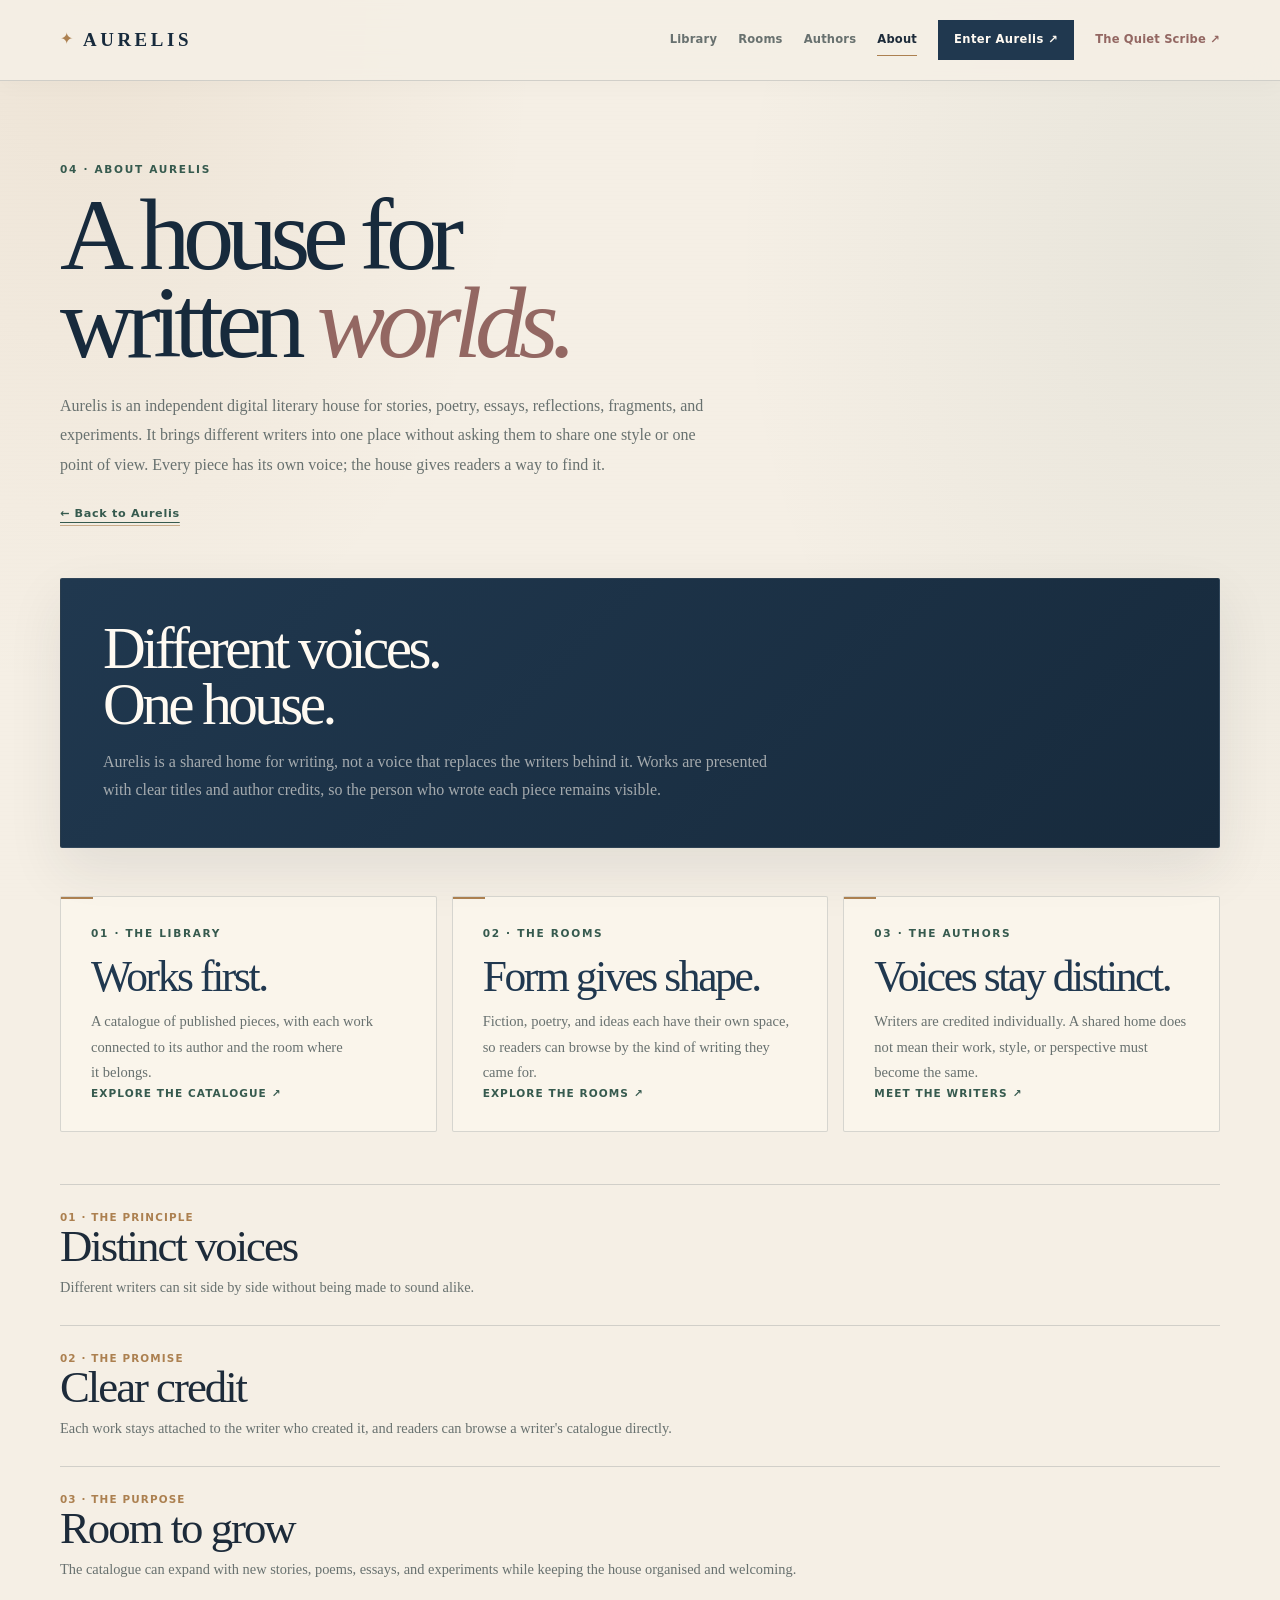
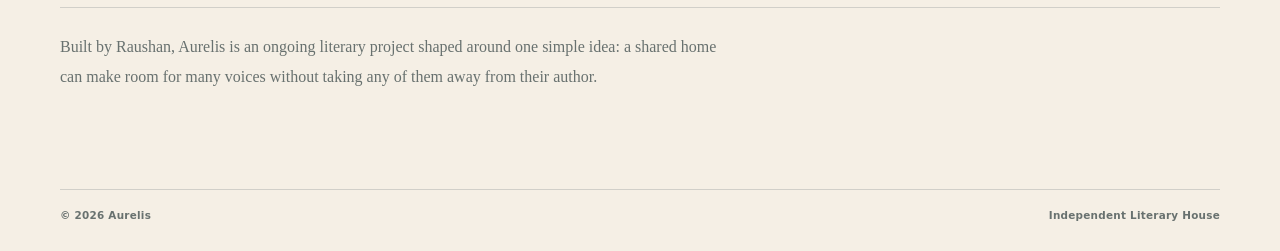
==== commit 30c788ed: "Define Aurelis mission and literary house structure" ====
--- a/about.html
+++ b/about.html
@@ -17,6 +17,18 @@
 <header><div class="wrap"><nav><a class="logo" href="index.html">Aurelis</a><div class="links"><a href="library.html">Library</a><a href="rooms.html">Rooms</a><a href="authors.html">Authors</a><a href="about.html">About</a></div></nav></div></header>
 <main><div class="wrap">
 <div class="eyebrow label">04 · About Aurelis</div><h1>A house for<br>written <em>worlds.</em></h1>
-<p class="intro">Aurelis is an independent literary house and digital publication where different writers can bring different kinds of work. The Library holds the work. The Rooms give it space. The Authors give it a voice.</p>
+<p class="intro">Aurelis is an independent digital literary house for stories, poetry, essays, reflections, fragments, and experiments. It brings different writers into one place without asking them to share one style or one point of view. Every piece has its own voice; the house gives readers a way to find it.</p>
 <a class="back" href="index.html">← Back to Aurelis</a>
-<div class="note"><h2>Different voices.<br>One house.</h2><p>Built as a shared literary space, not a personal portfolio. Aurelis can grow with every new writer and every new work.</p></div></div></main><footer><div class="wrap"><span>© 2026 Aurelis</span><span>Independent Literary House</span></div></footer></body></html>+<div class="note"><h2>Different voices.<br>One house.</h2><p>Aurelis is a shared home for writing, not a voice that replaces the writers behind it. Works are presented with clear titles and author credits, so the person who wrote each piece remains visible.</p></div>
+<div class="grid">
+<a class="card" href="library.html"><div><div class="label">01 · The Library</div><h2>Works first.</h2><p>A catalogue of published pieces, with each work connected to its author and the room where it belongs.</p></div><div class="arrow">Explore the catalogue ↗</div></a>
+<a class="card" href="rooms.html"><div><div class="label">02 · The Rooms</div><h2>Form gives shape.</h2><p>Fiction, poetry, and ideas each have their own space, so readers can browse by the kind of writing they came for.</p></div><div class="arrow">Explore the rooms ↗</div></a>
+<a class="card" href="authors.html"><div><div class="label">03 · The Authors</div><h2>Voices stay distinct.</h2><p>Writers are credited individually. A shared home does not mean their work, style, or perspective must become the same.</p></div><div class="arrow">Meet the writers ↗</div></a>
+</div>
+<div class="list" aria-label="What Aurelis stands for">
+<div class="item"><div><div class="num">01 · The principle</div><h2>Distinct voices</h2><p>Different writers can sit side by side without being made to sound alike.</p></div></div>
+<div class="item"><div><div class="num">02 · The promise</div><h2>Clear credit</h2><p>Each work stays attached to the writer who created it, and readers can browse a writer's catalogue directly.</p></div></div>
+<div class="item"><div><div class="num">03 · The purpose</div><h2>Room to grow</h2><p>The catalogue can expand with new stories, poems, essays, and experiments while keeping the house organised and welcoming.</p></div></div>
+</div>
+<p class="intro">Built by Raushan, Aurelis is an ongoing literary project shaped around one simple idea: a shared home can make room for many voices without taking any of them away from their author.</p>
+</div></main><footer><div class="wrap"><span>© 2026 Aurelis</span><span>Independent Literary House</span></div></footer></body></html>
--- a/aurelis.css
+++ b/aurelis.css
@@ -414,7 +414,7 @@
 body:not(.aurelis-story) main:not(#home) { padding: clamp(52px, 7vw, 82px) 0 clamp(65px, 8vw, 98px); }
 main > .wrap { position: relative; }
 main .eyebrow { margin-bottom: 14px; }
-body:not(.aurelis-story) main h1 {
+body:not(.aurelis-story) main:not(#home) h1 {
   max-width: 950px;
   color: var(--aurelis-blue-deep);
   font-size: clamp(3.6rem, 8vw, 6.9rem);
@@ -422,7 +422,7 @@
   line-height: .86;
   letter-spacing: -.072em;
 }
-body:not(.aurelis-story) main h1 em { color: var(--aurelis-rose); font-weight: 400; }
+body:not(.aurelis-story) main:not(#home) h1 em { color: var(--aurelis-rose); font-weight: 400; }
 .intro { max-width: 670px; margin-top: 24px; color: var(--aurelis-muted); font-size: clamp(1rem,1.25vw,1.1rem); line-height: 1.85; }
 .back { display: inline-flex; align-items:center; gap:8px; margin-top: 26px; padding-bottom: 4px; border-bottom: 1px solid rgba(172,128,80,.6); color: var(--aurelis-green); font: 700 .7rem/1.4 var(--aurelis-sans); letter-spacing: .06em; transition: gap .2s ease, color .2s ease; }
 .back:hover { gap:13px; color: var(--aurelis-rose); }
@@ -589,7 +589,7 @@
   .closing-box { gap:25px; padding:27px 23px; }
   footer .wrap, .footer-inner { align-items:flex-start; flex-direction:column; gap:7px; }
   body:not(.aurelis-story) main:not(#home) { padding-top:49px; }
-  body:not(.aurelis-story) main h1 { font-size:clamp(3.55rem,14vw,5.4rem); }
+  body:not(.aurelis-story) main:not(#home) h1 { font-size:clamp(3.55rem,14vw,5.4rem); }
   .grid { grid-template-columns:minmax(0,1fr); gap:12px; margin-top:36px; }
   .card { min-height:190px; }
   .list { margin-top:38px; }
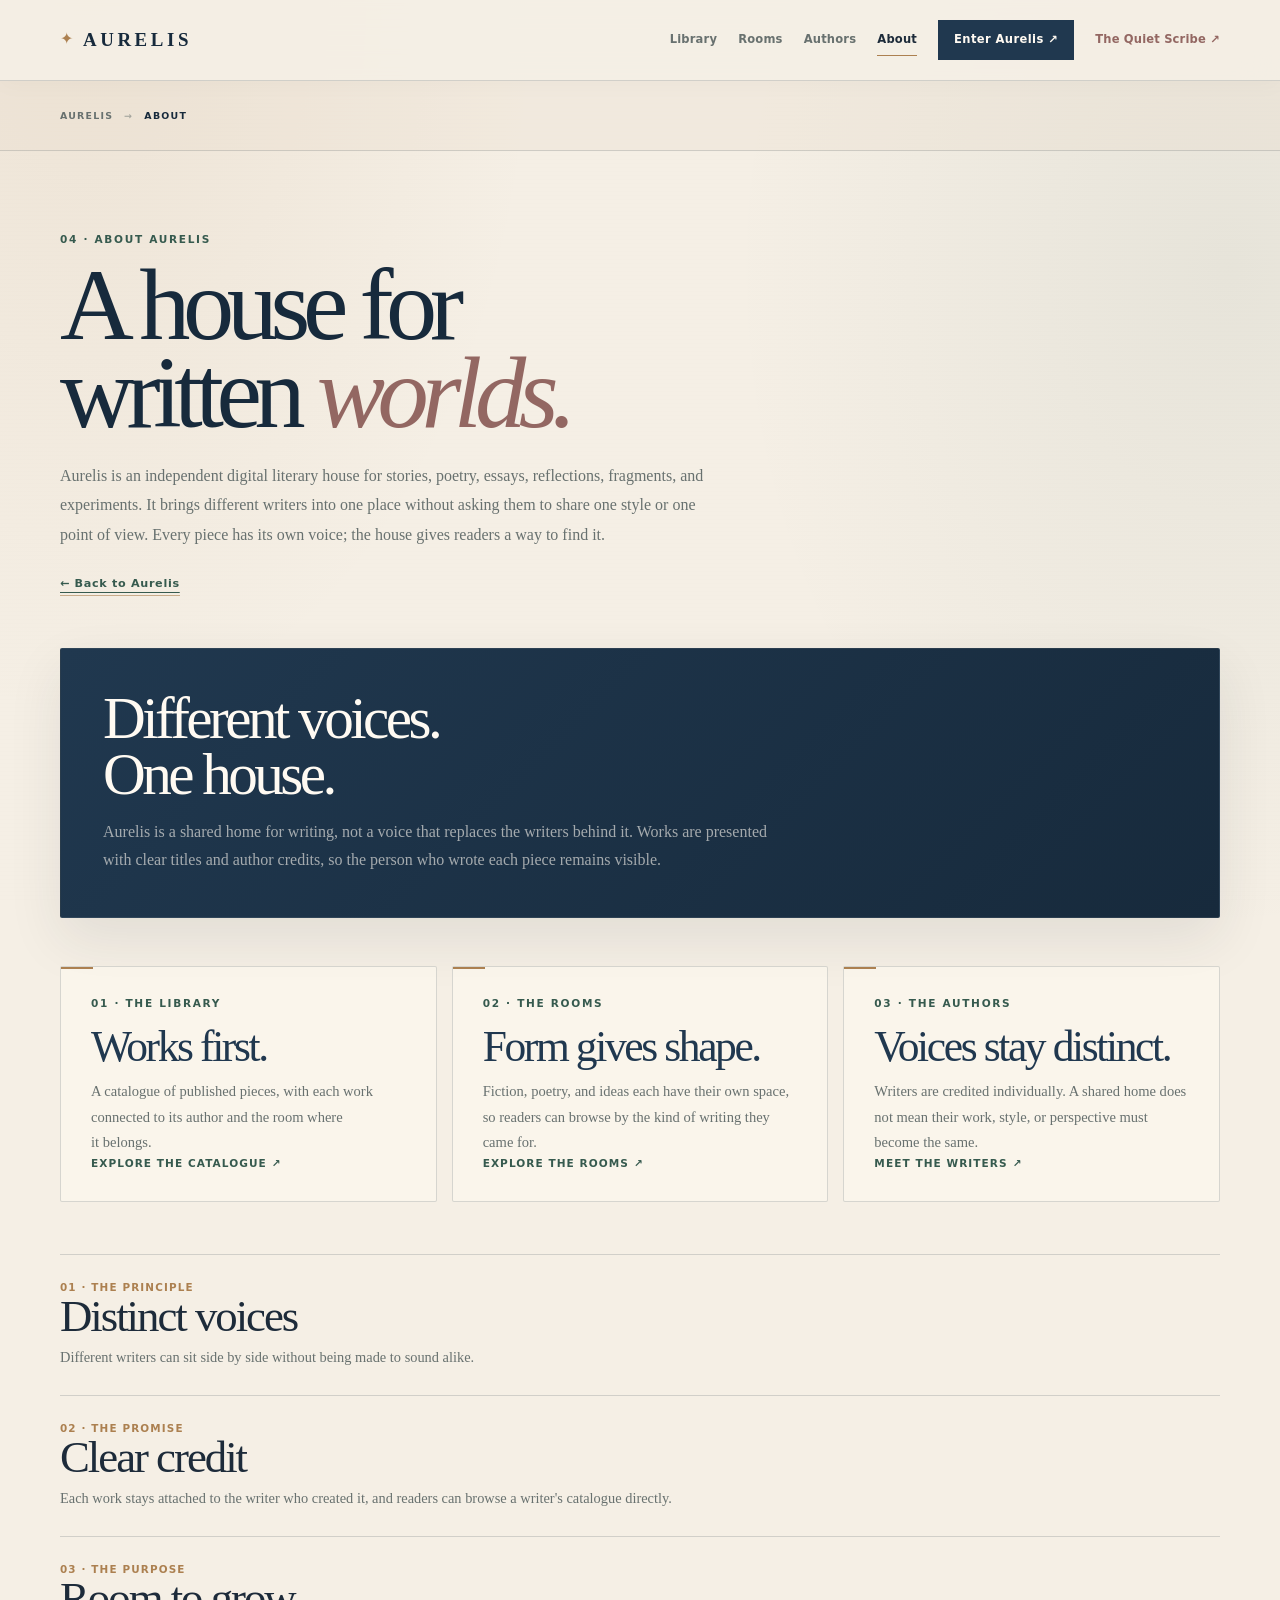
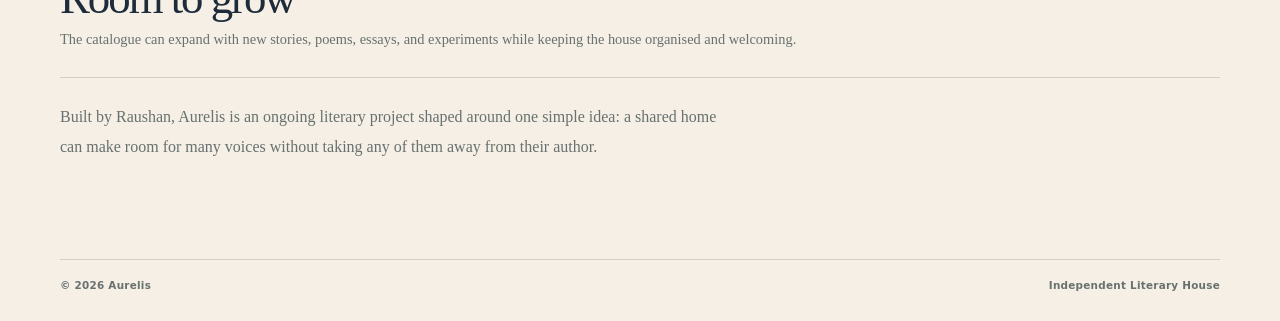
==== commit d4bdc06b: "Keep all navigation destinations visible in mobile menu" ====
--- a/about.html
+++ b/about.html
@@ -10,7 +10,7 @@
 .list{margin-top:52px;border-top:1px solid var(--line)}.item{padding:25px 0;border-bottom:1px solid var(--line);display:flex;justify-content:space-between;gap:25px;align-items:center}.item h2{font-size:clamp(1.8rem,4vw,3rem);font-weight:500;line-height:1}.item p{color:var(--muted);margin-top:6px}.num{font:600 .68rem ui-sans-serif,system-ui,sans-serif;color:var(--muted);letter-spacing:.1em}
 .note{margin-top:54px;padding:28px;border-radius:22px;background:var(--green);color:var(--white)}.note h2{font-size:2.6rem;font-weight:500;line-height:.95}.note p{margin-top:12px;max-width:650px;opacity:.78}
 footer{padding:0 0 30px;color:var(--muted);font:500 .66rem ui-sans-serif,system-ui,sans-serif}footer .wrap{border-top:1px solid var(--line);padding-top:18px;display:flex;justify-content:space-between}
-@media(max-width:700px){.links a:nth-child(3),.links a:nth-child(4){display:none}.grid{grid-template-columns:1fr}.item{align-items:flex-start}main{padding-top:52px}h1{font-size:4rem}}
+@media(max-width:700px){/* Responsive menu keeps every destination available. */.grid{grid-template-columns:1fr}.item{align-items:flex-start}main{padding-top:52px}h1{font-size:4rem}}
 </style>
 <link rel="stylesheet" href="aurelis.css" /><script src="aurelis.js" defer></script>
 </head><body>
--- a/aurelis.css
+++ b/aurelis.css
@@ -617,3 +617,52 @@
   *, *::before, *::after { animation-duration:.01ms !important; animation-iteration-count:1 !important; transition-duration:.01ms !important; scroll-behavior:auto !important; }
   .aurelis-motion-ready .aurelis-reveal { opacity:1; transform:none; }
 }
+
+
+/* Final pass: accurate breadcrumbs, accessible navigation, and tidy author shelves. */
+.house-map-inner a, .map .wrap a, .crumb .wrap a {
+  color: inherit;
+  text-decoration: none;
+  transition: color .18s ease;
+}
+.house-map-inner a:hover, .map .wrap a:hover, .crumb .wrap a:hover {
+  color: var(--aurelis-blue-deep);
+  text-decoration: underline;
+  text-decoration-color: var(--aurelis-gold);
+  text-underline-offset: 4px;
+}
+.house-map-inner [aria-current="page"], .map .wrap [aria-current="page"], .crumb .wrap [aria-current="page"] {
+  color: var(--aurelis-blue-deep);
+  font-weight: 800;
+  opacity: 1;
+}
+.house-map-inner .aurelis-crumb-separator { color: var(--aurelis-muted); opacity: .55; }
+.catalogue-group { margin-top: 42px; scroll-margin-top: 7.5rem; }
+.catalogue-group[hidden] { display: none !important; }
+.catalogue-heading {
+  display: flex;
+  justify-content: space-between;
+  align-items: end;
+  gap: 20px;
+  padding: 0 0 17px;
+  border-bottom: 1px solid var(--aurelis-line);
+}
+.catalogue-heading h2 {
+  margin-top: 10px;
+  color: var(--aurelis-blue-deep);
+  font-size: clamp(1.9rem, 3.6vw, 2.8rem);
+  font-weight: 500;
+  line-height: 1;
+  letter-spacing: -.055em;
+}
+.catalogue-heading p {
+  color: var(--aurelis-muted);
+  font: 600 .7rem/1.5 var(--aurelis-sans);
+  letter-spacing: .04em;
+}
+.person h3 a { text-decoration-color: var(--aurelis-gold); text-underline-offset: 5px; }
+.person h3 a:hover { color: var(--aurelis-green); text-decoration: underline; }
+@media (max-width: 680px) {
+  .catalogue-heading { align-items: flex-start; flex-direction: column; gap: 7px; }
+  .catalogue-group { margin-top: 34px; }
+}
